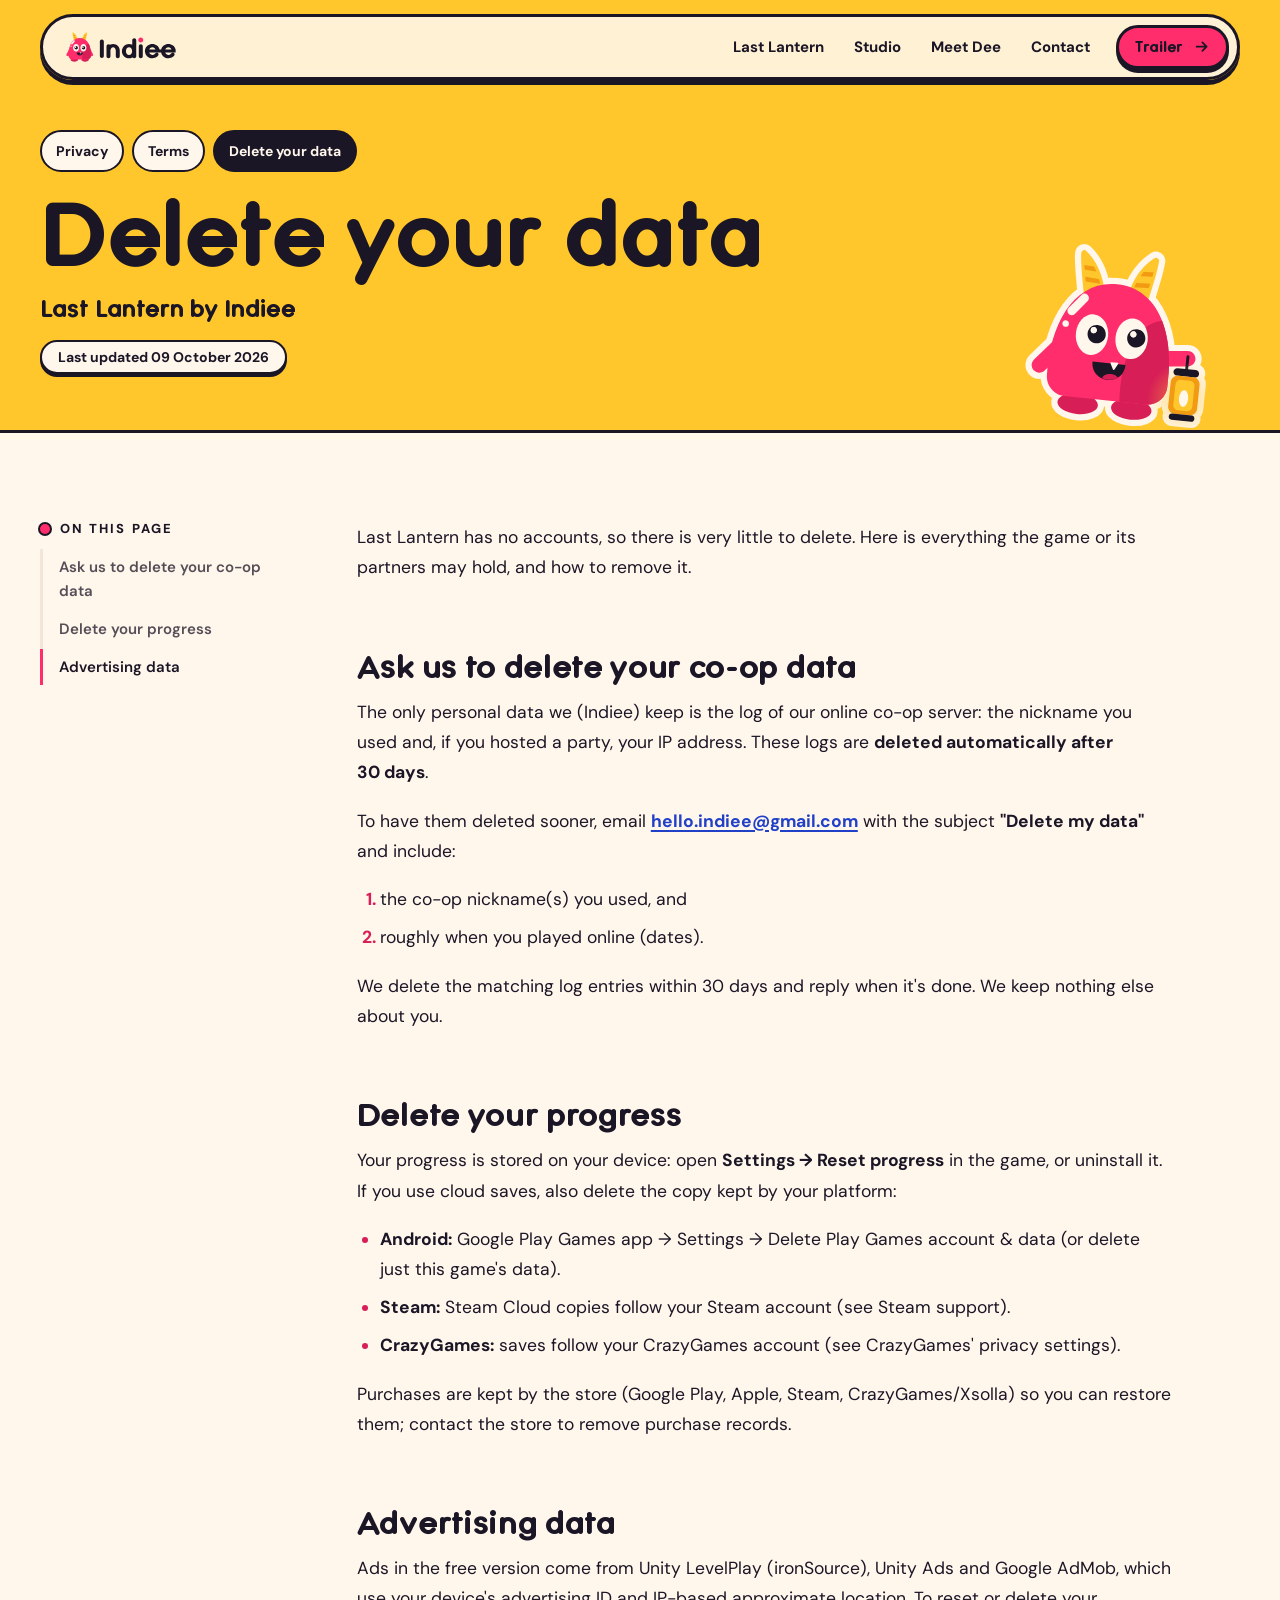
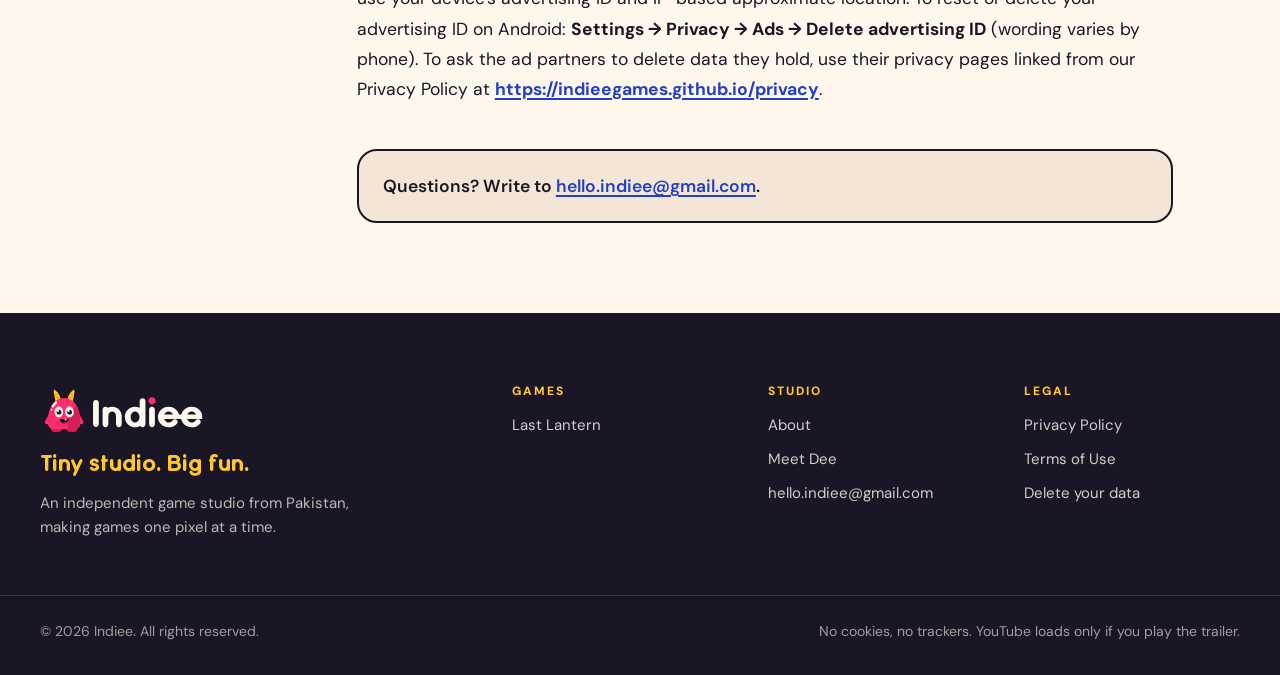
==== delete-data/index.html @ a88ca3c9 "Indiee website 2026-10-09" ====
<!doctype html>
<html lang="en" class="theme-legal">
<head>
<meta charset="utf-8">
<meta name="viewport" content="width=device-width, initial-scale=1, viewport-fit=cover">
<title>Delete your data · Indiee</title>
<meta name="description" content="Delete your data for Last Lantern and other games by Indiee.">
<link rel="canonical" href="https://indieegames.github.io/delete-data/">
<link rel="icon" href="/favicon.ico" sizes="48x48">
<link rel="icon" href="/favicon.svg" type="image/svg+xml">
<link rel="apple-touch-icon" href="/apple-touch-icon.png">
<link rel="manifest" href="/site.webmanifest">
<meta name="theme-color" content="#2F5BFF">
<meta property="og:type" content="website">
<meta property="og:site_name" content="Indiee">
<meta property="og:title" content="Delete your data · Indiee">
<meta property="og:description" content="Delete your data for Last Lantern and other games by Indiee.">
<meta property="og:url" content="https://indieegames.github.io/delete-data/">
<meta property="og:image" content="https://indieegames.github.io/og-image.png">
<meta property="og:image:width" content="1200">
<meta property="og:image:height" content="630">
<meta name="twitter:card" content="summary_large_image">
<link rel="preconnect" href="https://fonts.googleapis.com">
<link rel="preconnect" href="https://fonts.gstatic.com" crossorigin>
<link rel="stylesheet" href="https://fonts.googleapis.com/css2?family=DM+Sans:ital,opsz,wght@0,9..40,400..800;1,9..40,400..600&display=swap">
<link rel="preload" href="/fonts/IndieeSans-Bold.woff2" as="font" type="font/woff2" crossorigin>
<link rel="stylesheet" href="/css/site.css?v=ffd4f794">
<script>document.documentElement.classList.add("js")</script>

</head>
<body class="">
<a class="skip" href="#main">Skip to content</a>
<header class="nav" data-nav>
  <div class="nav__pill">
    <a class="nav__logo" href="/">
      <img class="on-light" src="/brand/indiee_horizontal_light.svg" alt="Indiee home" width="129" height="40">
      <img class="on-dark" src="/brand/indiee_horizontal_dark.svg" alt="Indiee home" width="129" height="40">
    </a>
    <nav class="nav__links" id="nav-links" aria-label="Main">
      <a href="/last-lantern/">Last Lantern</a>
      <a href="/#studio">Studio</a>
      <a href="/#dee">Meet Dee</a>
      <a href="/#contact">Contact</a>
    </nav>
    <a class="btn btn--pink btn--sm nav__cta" href="/last-lantern/#trailer">Trailer<svg class="i" viewBox="0 0 24 24" aria-hidden="true"><path d="M5 12h13M13 6l6 6-6 6"/></svg></a>
    <button class="nav__toggle" type="button" aria-expanded="false" aria-controls="nav-links" data-nav-toggle>
      <span class="sr">Menu</span><i></i><i></i>
    </button>
  </div>
</header>

<main id="main">
<section class="legal-hero">
  <div class="wrap legal-hero__inner">
    <div>
      <nav class="legal-tabs" aria-label="Legal pages"><a href="/privacy/">Privacy</a><a href="/terms/">Terms</a><a href="/delete-data/" aria-current=page>Delete your data</a></nav>
      <h1>Delete your data</h1>
      <p class="legal-hero__sub">Last Lantern by Indiee</p>
      <p class="chip chip--cream">Last updated 09 October 2026</p>
    </div>
    <img class="legal-hero__dee" src="/brand/dee/lantern.svg" alt="" width="1024" height="944">
  </div>
</section>
<section class="legal">
  <div class="wrap legal__grid">
    <aside class="legal__toc">
      <p class="kicker kicker--ink">On this page</p>
      <ol><li><a href="#ask-us-to-delete-your-co-op-data">Ask us to delete your co-op data</a></li><li><a href="#delete-your-progress">Delete your progress</a></li><li><a href="#advertising-data">Advertising data</a></li></ol>
    </aside>
    <article class="legal__body prose">
<p>Last Lantern has no accounts, so there is very little to delete. Here is everything the game or its partners may hold, and how to remove it.</p>
<h2 id="ask-us-to-delete-your-co-op-data">Ask us to delete your co-op data</h2>
<p>The only personal data we (Indiee) keep is the log of our online co-op server: the nickname you used and, if you hosted a party, your IP address. These logs are <strong>deleted automatically after 30 days</strong>.</p>
<p>To have them deleted sooner, email <strong><a href="mailto:hello.indiee@gmail.com">hello.indiee@gmail.com</a></strong> with the subject <strong>"Delete my data"</strong> and include:</p>
<ol><li>the co-op nickname(s) you used, and</li><li>roughly when you played online (dates).</li></ol>
<p>We delete the matching log entries within 30 days and reply when it's done. We keep nothing else about you.</p>
<h2 id="delete-your-progress">Delete your progress</h2>
<p>Your progress is stored on your device: open <strong>Settings → Reset progress</strong> in the game, or uninstall it. If you use cloud saves, also delete the copy kept by your platform:</p>
<ul><li><strong>Android:</strong> Google Play Games app → Settings → Delete Play Games account &amp; data (or delete just this game's data).</li><li><strong>Steam:</strong> Steam Cloud copies follow your Steam account (see Steam support).</li><li><strong>CrazyGames:</strong> saves follow your CrazyGames account (see CrazyGames' privacy settings).</li></ul>
<p>Purchases are kept by the store (Google Play, Apple, Steam, CrazyGames/Xsolla) so you can restore them; contact the store to remove purchase records.</p>
<h2 id="advertising-data">Advertising data</h2>
<p>Ads in the free version come from Unity LevelPlay (ironSource), Unity Ads and Google AdMob, which use your device's advertising ID and IP-based approximate location. To reset or delete your advertising ID on Android: <strong>Settings → Privacy → Ads → Delete advertising ID</strong> (wording varies by phone). To ask the ad partners to delete data they hold, use their privacy pages linked from our Privacy Policy at <strong><a href="https://indieegames.github.io/privacy" rel="noopener">https://indieegames.github.io/privacy</a></strong>.</p>
      <p class="legal__contact">Questions? Write to <a href="mailto:hello.indiee@gmail.com">hello.indiee@gmail.com</a>.</p>
    </article>
  </div>
</section>

</main>
<footer class="footer">
  <div class="wrap footer__grid">
    <div class="footer__brand">
      <img src="/brand/indiee_horizontal_dark.svg" alt="Indiee" width="174" height="54" loading="lazy">
      <p class="footer__tag">Tiny studio. Big fun.</p>
      <p class="footer__note">An independent game studio from Pakistan, making games one pixel at a time.</p>
    </div>
    <div class="footer__col">
      <h2>Games</h2>
      <a href="/last-lantern/">Last Lantern</a>
    </div>
    <div class="footer__col">
      <h2>Studio</h2>
      <a href="/#studio">About</a>
      <a href="/#dee">Meet Dee</a>
      <a href="mailto:hello.indiee@gmail.com">hello.indiee@gmail.com</a>
    </div>
    <div class="footer__col">
      <h2>Legal</h2>
      <a href="/privacy/">Privacy Policy</a>
      <a href="/terms/">Terms of Use</a>
      <a href="/delete-data/">Delete your data</a>
    </div>
  </div>
  <div class="wrap footer__base">
    <span>© 2026 Indiee. All rights reserved.</span>
    <span>No cookies, no trackers. YouTube loads only if you play the trailer.</span>
  </div>
</footer>

<script src="/js/site.js?v=ffd4f794" defer></script>
</body>
</html>
---- css/site.css ----
/* Indiee website. Brand tokens from Branding/Indiee/README.md; the Last Lantern page uses the game's night palette. */

@font-face { font-family: "Indiee Sans"; src: url(/fonts/IndieeSans-Bold.woff2) format("woff2"); font-weight: 700; font-display: swap; }
@font-face { font-family: "Indiee Sans"; src: url(/fonts/IndieeSans-Regular.woff2) format("woff2"); font-weight: 400; font-display: swap; }
@font-face { font-family: "Lantern Pixel"; src: url(/fonts/LanternPixel.ttf) format("truetype"); font-display: swap; }

:root {
  --pink: #FF2D6B; --pink-deep: #D81E57;
  --sun: #FFC72C; --sun-deep: #F29A12;
  --volt: #2F5BFF; --volt-deep: #2140C8; --volt-ray: #456CFF;
  --mint: #1FD8A4;
  --ink: #1B1626; --ink-soft: #2A2338;
  --cream: #FFF6EC; --cream-deep: #F3E6D6;
  /* Last Lantern night */
  --night: #0E0B16; --night-2: #151020; --night-3: #1E1830; --night-line: #31284A;
  --amber: #FFC14D; --ember: #FF8A3D; --parch: #F6EAD4; --muted: #B7ABC8;

  --display: "Indiee Sans", "DM Sans", ui-rounded, system-ui, sans-serif;
  --body: "DM Sans", "Nunito Sans", system-ui, -apple-system, "Segoe UI", sans-serif;
  --pixel: "Lantern Pixel", ui-monospace, "SFMono-Regular", Menlo, monospace;
  --gutter: clamp(16px, 4vw, 40px);
  --max: 1232px;
  --pop: cubic-bezier(.3, 1.6, .5, 1);
  --ease: cubic-bezier(.2, .8, .2, 1);
  color-scheme: light;
}

/* ---------------------------------------------------------------- base */
*, *::before, *::after { box-sizing: border-box; }
html { scroll-behavior: smooth; -webkit-text-size-adjust: 100%; }
body { margin: 0; background: var(--cream); color: var(--ink); font: 400 17px/1.6 var(--body); text-rendering: optimizeLegibility; -webkit-font-smoothing: antialiased; overflow-x: clip; }
img, svg, video { display: block; max-width: 100%; }
img { height: auto; }
a { color: inherit; }
button { font: inherit; color: inherit; }
::selection { background: var(--sun); color: var(--ink); }
:focus-visible { outline: 3px solid var(--volt); outline-offset: 3px; border-radius: 8px; }
h1, h2, h3 { font-family: var(--display); font-weight: 700; line-height: 1; margin: 0; text-wrap: balance; letter-spacing: -.01em; }
p { margin: 0; text-wrap: pretty; }
.wrap { width: 100%; max-width: calc(var(--max) + 2 * var(--gutter)); margin-inline: auto; padding-inline: var(--gutter); }
.sr { position: absolute !important; width: 1px; height: 1px; overflow: hidden; clip-path: inset(50%); white-space: nowrap; }
.skip { position: fixed; left: 16px; top: -60px; z-index: 100; background: var(--ink); color: var(--cream); padding: 10px 16px; border-radius: 12px; font-weight: 700; transition: top .2s; }
.skip:focus { top: 16px; }
.i { width: 1.15em; height: 1.15em; flex: none; fill: none; stroke: currentColor; stroke-width: 2.4; stroke-linecap: round; stroke-linejoin: round; }
.i--fill { fill: currentColor; stroke: none; }
.px { image-rendering: pixelated; }
.pixel { font-family: var(--pixel); font-size: 16px; line-height: 1.5; letter-spacing: .5px; text-transform: uppercase; -webkit-font-smoothing: none; }
.sprite-defs { position: absolute; }
.nw { white-space: nowrap; }

/* ---------------------------------------------------------------- type helpers */
.kicker { display: inline-flex; align-items: center; gap: 10px; font: 800 13px/1 var(--body); letter-spacing: .16em; text-transform: uppercase; }
.kicker::before { content: ""; width: 10px; height: 10px; border-radius: 50%; background: var(--pink); box-shadow: 0 0 0 2px var(--ink); }
.kicker--sun { color: var(--cream); }
.kicker--sun::before { background: var(--sun); }
.chip { display: inline-flex; align-items: center; gap: 8px; padding: 8px 16px; border-radius: 999px; border: 2.5px solid var(--ink); font: 700 14px/1 var(--body); }
.chip--cream { background: var(--cream); color: var(--ink); box-shadow: 0 3px 0 var(--ink); }

/* ---------------------------------------------------------------- buttons */
.btn { --bg: var(--cream); --fg: var(--ink); display: inline-flex; align-items: center; justify-content: center; gap: 10px; padding: 14px 24px; border-radius: 999px; border: 3px solid var(--ink); background: var(--bg); color: var(--fg); font: 700 17px/1 var(--display); text-decoration: none; cursor: pointer; box-shadow: 0 5px 0 var(--ink); transition: translate .15s var(--ease), box-shadow .15s var(--ease), background .2s; white-space: nowrap; }
.btn:hover { translate: 0 -2px; box-shadow: 0 7px 0 var(--ink); }
.btn:active { translate: 0 4px; box-shadow: 0 1px 0 var(--ink); }
.btn .i { transition: translate .2s var(--ease); }
.btn:hover .i { translate: 3px 0; }
.btn--pink { --bg: var(--pink); }
.btn--sun { --bg: var(--sun); }
.btn--cream { --bg: var(--cream); }
.btn--ink { --bg: var(--ink); --fg: var(--cream); }
.btn--ghost { --bg: rgb(255 246 236 / .08); --fg: var(--cream); border-color: rgb(255 246 236 / .55); box-shadow: none; backdrop-filter: blur(6px); }
.btn--ghost:hover { --bg: rgb(255 246 236 / .16); box-shadow: none; }
.btn--ghost:active { box-shadow: none; translate: 0 1px; }
.btn--sm { padding: 10px 16px; font-size: 15px; box-shadow: 0 4px 0 var(--ink); }
.btn--lg { padding: 18px 30px; font-size: 19px; }

/* ---------------------------------------------------------------- nav */
.nav { position: fixed; inset: calc(env(safe-area-inset-top, 0px) + 14px) 0 auto; z-index: 50; padding-inline: var(--gutter); pointer-events: none; transition: translate .4s var(--ease); }
.nav.is-hidden { translate: 0 calc(-100% - 30px); }
.nav__pill { position: relative; pointer-events: auto; max-width: var(--max); margin: 0 auto; display: flex; align-items: center; gap: 12px; padding: 8px 8px 8px 20px; border: 3px solid var(--ink); border-radius: 999px; background: rgb(255 246 236 / .9); backdrop-filter: blur(14px) saturate(1.4); -webkit-backdrop-filter: blur(14px) saturate(1.4); box-shadow: 0 5px 0 var(--ink); }
.nav__logo { display: block; margin-right: auto; border-radius: 10px; }
.nav__logo img { height: 36px; width: auto; }
.nav__logo .on-dark { display: none; }
.nav__links { display: flex; gap: 2px; }
.nav__links a { padding: 10px 14px; border-radius: 999px; font-weight: 700; font-size: 15px; text-decoration: none; transition: background .2s; }
.nav__links a:hover { background: var(--cream-deep); }
.nav__links a[aria-current] { background: var(--sun); box-shadow: inset 0 0 0 2px var(--ink); }
.nav__toggle { display: none; width: 48px; height: 48px; border-radius: 50%; border: 3px solid var(--ink); background: var(--sun); cursor: pointer; place-content: center; gap: 5px; }
.nav__toggle i { display: block; width: 18px; height: 3px; border-radius: 3px; background: var(--ink); transition: translate .25s, rotate .25s; }
.nav.is-open .nav__toggle i:first-of-type { translate: 0 4px; rotate: 45deg; }
.nav.is-open .nav__toggle i:last-of-type { translate: 0 -4px; rotate: -45deg; }

/* ---------------------------------------------------------------- home hero */
.hero { position: relative; overflow: hidden; background: var(--volt); color: var(--cream); padding: calc(env(safe-area-inset-top, 0px) + 140px) 0 150px; min-height: min(100svh, 940px); display: flex; align-items: center; isolation: isolate; --mx: 0; --my: 0; }
.hero__burst { position: absolute; left: 74%; top: 46%; z-index: -2; width: 240vmax; aspect-ratio: 1; translate: -50% -50%; background: repeating-conic-gradient(from 0deg, var(--volt) 0deg 7.5deg, var(--volt-ray) 7.5deg 15deg); -webkit-mask-image: radial-gradient(circle, #000 0 8%, transparent 46%); mask-image: radial-gradient(circle, #000 0 8%, transparent 46%); animation: spin 140s linear infinite; }
.hero__burst--soft { left: 78%; top: 50%; opacity: .7; }
.hero__confetti { position: absolute; inset: 0; z-index: -1; }
.cf { position: absolute; left: var(--x); top: var(--y); width: calc(56px * var(--z)); height: calc(56px * var(--z)); rotate: var(--r); translate: calc(var(--mx) * var(--z) * -28px) calc(var(--my) * var(--z) * -22px); animation: float 7s ease-in-out infinite var(--d); filter: drop-shadow(0 4px 0 rgb(27 22 38 / .35)); }
.hero__grid { display: grid; grid-template-columns: minmax(0, 1.15fr) minmax(0, .85fr); align-items: center; gap: 24px; }
.hero__copy { display: grid; justify-items: start; gap: 28px; }
.hero__title { font-size: clamp(3.4rem, 9.6vw, 9.4rem); line-height: .88; letter-spacing: -.02em; }
.hero__line { display: block; color: var(--cream); text-shadow: .045em .07em 0 var(--ink); white-space: nowrap; }
.hero__line--sun { color: var(--sun); }
.ch { display: inline-block; transition: rotate .25s var(--pop), translate .25s var(--pop); animation: pop .8s var(--pop) backwards; animation-delay: calc(var(--i) * 45ms + 120ms); }
.ch:hover { rotate: -8deg; translate: 0 -.06em; }
.hero__lede { max-width: 33em; font-size: clamp(17px, 1.5vw, 20px); color: rgb(255 246 236 / .92); }
.hero__lede a { color: var(--sun); font-weight: 700; text-decoration-thickness: 2px; text-underline-offset: 3px; }
.hero__actions { display: flex; flex-wrap: wrap; gap: 14px; }
.hero__dee { position: relative; justify-self: center; width: min(100%, 520px); }
.dee { display: block; width: 100%; padding: 0; border: 0; background: none; cursor: pointer; border-radius: 40%; animation: bob 4.5s ease-in-out infinite; }
.dee img { width: 100%; rotate: calc(var(--mx) * 7deg); translate: calc(var(--mx) * 14px) calc(var(--my) * 10px); transition: rotate .4s var(--ease), translate .4s var(--ease); filter: drop-shadow(0 18px 0 rgb(27 22 38 / .28)); }
.dee.is-pop img { animation: squash .5s var(--pop); }
.bubble { position: absolute; left: -2%; top: 4%; padding: 12px 20px; border: 3px solid var(--ink); border-radius: 22px; background: var(--cream); color: var(--ink); font: 700 clamp(16px, 1.6vw, 21px)/1.15 var(--display); box-shadow: 0 5px 0 var(--ink); rotate: -6deg; transform-origin: 80% 100%; }
.bubble::after { content: ""; position: absolute; right: 22px; bottom: -14px; width: 22px; height: 22px; background: var(--cream); border: solid var(--ink); border-width: 0 3px 3px 0; rotate: 45deg; skew: -8deg -8deg; }
.bubble.is-pop { animation: bubble .45s var(--pop); }

.ticker { position: absolute; left: -4%; right: -4%; bottom: 34px; rotate: -2deg; background: var(--ink); color: var(--cream); padding: 16px 0; overflow: hidden; box-shadow: 0 6px 0 rgb(27 22 38 / .3); }
.ticker__track { display: flex; align-items: center; gap: 28px; width: max-content; animation: marquee 38s linear infinite; font: 700 clamp(20px, 2.4vw, 30px)/1 var(--display); text-transform: uppercase; letter-spacing: .02em; }
.ticker__track svg { width: 26px; height: 26px; color: var(--sun); flex: none; }
.ticker__track span:nth-of-type(3n+2) { color: var(--pink); }

/* ---------------------------------------------------------------- sections */
.section { position: relative; padding-block: clamp(80px, 10vw, 140px); isolation: isolate; overflow: hidden; }
.section--cream { background: var(--cream); }
.section--blue { background: var(--volt); color: var(--cream); }
.section-head { display: grid; justify-items: start; gap: 18px; margin-bottom: clamp(36px, 5vw, 56px); }
.section-head h2 { font-size: clamp(2.8rem, 6.6vw, 5.8rem); line-height: .92; }
.section-head--split { grid-template-columns: minmax(0, 1fr) minmax(0, 1fr); align-items: end; gap: 32px 48px; }
.section-head__lede { font-size: clamp(17px, 1.5vw, 20px); max-width: 32em; }
.section--studio { padding-top: 40px; }

/* ---------------------------------------------------------------- game card (home) */
.gamecard { --lx: 72%; --ly: 42%; position: relative; isolation: isolate; overflow: hidden; display: grid; align-items: center; min-height: clamp(560px, 56vw, 690px); padding: clamp(28px, 5vw, 64px) clamp(24px, 5vw, 64px) 150px; border: 3px solid var(--ink); border-radius: 36px; background: var(--night); color: var(--parch); box-shadow: 12px 12px 0 var(--ink); }
.gamecard picture { position: absolute; inset: 0; z-index: -3; }
.gamecard__art { width: 100%; height: 100%; object-fit: cover; object-position: 62% 50%; scale: 1.03; }
.gamecard__dark { position: absolute; inset: 0; z-index: -2; background:
  radial-gradient(circle at var(--lx) var(--ly), rgb(10 8 18 / 0) 0, rgb(10 8 18 / .18) 130px, rgb(10 8 18 / .82) 380px),
  linear-gradient(90deg, rgb(10 8 18 / .92) 0%, rgb(10 8 18 / .6) 42%, rgb(10 8 18 / 0) 66%); }
.gamecard__glow { position: absolute; inset: 0; z-index: -1; pointer-events: none; mix-blend-mode: screen; background: radial-gradient(circle at var(--lx) var(--ly), rgb(255 196 100 / .34), rgb(255 140 50 / .1) 140px, transparent 300px); }
.gamecard__body { display: grid; justify-items: start; gap: 20px; max-width: 540px; }
.gamecard__logo { width: min(100%, 460px); filter: drop-shadow(0 0 28px rgb(255 170 60 / .35)); }
.gamecard__tags { color: var(--amber); }
.gamecard__tags b, .path__no b { color: var(--parch); font-weight: 400; }
.gamecard__pitch { font-size: clamp(17px, 1.4vw, 19px); color: rgb(246 234 212 / .9); }
.gamecard__actions { display: flex; flex-wrap: wrap; gap: 12px; }
.parade { position: absolute; left: 0; right: 0; bottom: 18px; height: 96px; pointer-events: none; container-type: inline-size; }
.parade .sprite { position: absolute; bottom: 0; left: 0; --s: 3; animation: frames .6s steps(6) infinite, walk 14s linear infinite; animation-delay: 0s, var(--d); filter: drop-shadow(0 0 10px rgb(255 190 90 / .35)); }

/* ---------------------------------------------------------------- stores (always on dark) */
.stores { display: flex; flex-wrap: wrap; gap: 10px; }
.store { position: relative; display: inline-flex; align-items: center; gap: 12px; padding: 10px 18px 10px 14px; border-radius: 16px; border: 2px solid rgb(246 234 212 / .28); background: rgb(246 234 212 / .07); color: var(--parch); text-decoration: none; transition: background .2s, border-color .2s, translate .2s; }
.store .i, .store svg { width: 26px; height: 26px; color: var(--amber); }
.store span { display: grid; font: 700 15px/1.2 var(--display); }
.store small { font: 600 11px/1.3 var(--body); letter-spacing: .1em; text-transform: uppercase; color: var(--muted); }
a.store:hover { background: rgb(246 234 212 / .14); border-color: var(--amber); translate: 0 -2px; }
.store em { position: absolute; top: -9px; right: -8px; padding: 3px 8px; border-radius: 999px; background: var(--pink); color: var(--ink); font: 800 10px/1.2 var(--body); font-style: normal; letter-spacing: .1em; text-transform: uppercase; border: 2px solid var(--night); }
.store.is-soon { opacity: .92; }
.stores--lg .store { padding: 14px 22px 14px 16px; }
.stores--lg .store span { font-size: 17px; }

/* ---------------------------------------------------------------- studio rules */
.rules { display: grid; grid-template-columns: repeat(3, minmax(0, 1fr)); gap: clamp(20px, 3vw, 32px); padding-top: 48px; }
.rule { position: relative; display: grid; align-content: start; justify-items: start; gap: 14px; padding: 92px 28px 32px; border: 3px solid var(--ink); border-radius: 28px; background: var(--c); color: var(--ink); box-shadow: 8px 8px 0 var(--ink); rotate: var(--rot, 0deg); transition: rotate .35s var(--pop), translate .35s var(--pop), box-shadow .35s var(--ease); }
.rule:hover { rotate: 0deg; translate: 0 -8px; box-shadow: 12px 16px 0 var(--ink); }
.rule--sun { --c: var(--sun); --rot: -1.6deg; }
.rule--mint { --c: var(--mint); --rot: 1.2deg; }
.rule--pink { --c: var(--pink); --rot: -.8deg; }
.rule__dee { position: absolute; top: -62px; right: 18px; width: clamp(120px, 12vw, 156px); rotate: 8deg; filter: drop-shadow(0 6px 0 rgb(27 22 38 / .22)); transition: rotate .45s var(--pop), translate .45s var(--pop), scale .45s var(--pop); }
.rule:hover .rule__dee { rotate: -5deg; translate: 0 -12px; scale: 1.06; }
.rule__no { padding: 4px 12px; border: 2.5px solid var(--ink); border-radius: 999px; background: var(--cream); font: 700 15px/1.2 var(--display); }
.rule h3 { font-size: clamp(26px, 2.4vw, 32px); }
.rule p { font-size: 16.5px; }

/* ---------------------------------------------------------------- Dee */
.dee-grid { display: grid; grid-template-columns: minmax(0, .9fr) minmax(0, 1.1fr); align-items: center; gap: clamp(32px, 6vw, 80px); }
.dee-copy { display: grid; justify-items: start; gap: 20px; }
.dee-copy h2 { font-size: clamp(2.8rem, 6.6vw, 5.8rem); line-height: .92; text-shadow: .04em .06em 0 var(--ink); }
.dee-copy p { font-size: clamp(17px, 1.5vw, 20px); max-width: 30em; }
.dee-copy__hint { display: inline-flex; align-items: center; gap: 10px; padding: 10px 16px; border-radius: 999px; background: rgb(27 22 38 / .28); font-size: 15px !important; font-weight: 600; }
.board { position: relative; aspect-ratio: 1 / .92; border: 3px solid var(--ink); border-radius: 36px; background: var(--cream) radial-gradient(circle, var(--cream-deep) 2px, transparent 2.5px) 0 0 / 22px 22px; box-shadow: 12px 12px 0 var(--ink); rotate: 1.2deg; touch-action: pan-y; }
.sticker { position: absolute; left: var(--x); top: var(--y); width: var(--w); rotate: var(--r); cursor: grab; touch-action: none; user-select: none; -webkit-user-select: none; -webkit-user-drag: none; filter: drop-shadow(0 6px 0 rgb(27 22 38 / .2)); transition: scale .2s var(--pop), filter .2s; }
.sticker:hover { scale: 1.05; }
.sticker.is-dragging { cursor: grabbing; scale: 1.12; z-index: 5; filter: drop-shadow(0 18px 14px rgb(27 22 38 / .3)); transition: scale .2s var(--pop); }

/* ---------------------------------------------------------------- contact */
.contact { position: relative; display: grid; justify-items: start; gap: 18px; padding: clamp(36px, 6vw, 80px); padding-right: clamp(36px, 30%, 380px); border: 3px solid var(--ink); border-radius: 40px; background: var(--pink); color: var(--ink); box-shadow: 12px 12px 0 var(--ink); }
.contact .kicker::before { background: var(--cream); }
.contact h2 { font-size: clamp(3.4rem, 9vw, 8rem); line-height: .9; }
.contact__lede { font-size: clamp(17px, 1.5vw, 20px); max-width: 30em; }
.contact__mail { display: flex; flex-wrap: wrap; align-items: center; gap: 14px 18px; margin-top: 10px; }
.contact__email { font: 700 clamp(24px, 3.6vw, 44px)/1.1 var(--display); text-decoration: underline; text-decoration-thickness: 4px; text-underline-offset: 8px; overflow-wrap: anywhere; }
.contact__dee { position: absolute; right: clamp(16px, 4vw, 56px); bottom: -10px; width: clamp(150px, 24%, 300px); rotate: 6deg; animation: bob 5s ease-in-out infinite; }

/* ---------------------------------------------------------------- footer */
.footer { background: var(--ink); color: var(--cream); padding-block: 72px 32px; }
.footer__grid { display: grid; grid-template-columns: minmax(0, 2fr) repeat(3, minmax(0, 1fr)); gap: 40px; }
.footer__brand { display: grid; justify-items: start; gap: 14px; }
.footer__brand img { height: 52px; width: auto; }
.footer__tag { font: 700 22px/1.2 var(--display); color: var(--sun); }
.footer__note { color: rgb(255 246 236 / .72); max-width: 24em; font-size: 15px; }
.footer__col { display: grid; align-content: start; gap: 10px; min-width: 0; }
.footer__col h2 { font: 800 12px/1 var(--body); letter-spacing: .16em; text-transform: uppercase; color: var(--sun); margin-bottom: 6px; }
.footer__col a { color: rgb(255 246 236 / .82); text-decoration: none; font-size: 15px; overflow-wrap: anywhere; }
.footer__col a:hover { color: var(--pink); }
.footer__base { display: flex; flex-wrap: wrap; justify-content: space-between; gap: 12px; margin-top: 56px; padding-top: 24px; border-top: 1px solid rgb(255 246 236 / .14); font-size: 14px; color: rgb(255 246 236 / .6); }

/* ---------------------------------------------------------------- modal */
.modal { width: min(1200px, 100vw - 32px); max-width: none; max-height: none; padding: 0; border: 0; background: none; overflow: visible; }
.modal::backdrop { background: rgb(8 6 14 / .86); backdrop-filter: blur(6px); }
.modal[open] { animation: modalIn .35s var(--ease); }
.modal__frame { border-radius: 18px; overflow: hidden; border: 2px solid rgb(255 193 77 / .35); background: #000; box-shadow: 0 0 120px rgb(255 160 60 / .25); }
.modal__frame img { width: 100%; aspect-ratio: 16 / 9; object-fit: contain; background: #000; }
.yt iframe, .player iframe { display: block; width: 100%; aspect-ratio: 16 / 9; border: 0; background: #000; }
.player iframe { position: absolute; inset: 0; height: 100%; }
.modal__close { position: absolute; top: -18px; right: -12px; display: grid; place-items: center; width: 48px; height: 48px; border-radius: 50%; border: 3px solid var(--ink); background: var(--sun); color: var(--ink); cursor: pointer; box-shadow: 0 4px 0 var(--ink); }

/* ---------------------------------------------------------------- reveal */
.js .reveal { opacity: 0; translate: 0 30px; transition: opacity .8s var(--ease), translate .8s var(--ease); transition-delay: var(--delay, 0s); }
.js .reveal.is-in { opacity: 1; translate: 0 0; }

/* ================================================================ Last Lantern (night) */
.theme-night { color-scheme: dark; }
.theme-night body { background: var(--night); color: var(--parch); }
.theme-night ::selection { background: var(--amber); color: var(--night); }
.theme-night :focus-visible { outline-color: var(--amber); }
.theme-night .nav__pill { background: rgb(21 16 32 / .78); border: 2px solid rgb(246 234 212 / .16); box-shadow: 0 10px 40px rgb(0 0 0 / .35); }
.theme-night .nav__logo .on-light { display: none; }
.theme-night .nav__logo .on-dark { display: block; }
.theme-night .nav__links a { color: var(--parch); }
.theme-night .nav__links a:hover { background: rgb(246 234 212 / .1); }
.theme-night .nav__links a[aria-current] { background: var(--amber); color: var(--night); box-shadow: none; }
.theme-night .nav__toggle { background: var(--amber); }
.theme-night .btn--sun { box-shadow: 0 5px 0 #8A5A12, 0 0 34px rgb(255 193 77 / .28); border-color: #3A2408; }
.theme-night .btn--sun:hover { box-shadow: 0 7px 0 #8A5A12, 0 0 48px rgb(255 193 77 / .4); }
.theme-night .btn--sun:active { box-shadow: 0 1px 0 #8A5A12; }
.theme-night .footer { background: #08060E; border-top: 1px solid var(--night-line); }

.ll-hero { position: relative; display: grid; place-items: center; min-height: max(100svh, 720px); padding: 130px 0 110px; overflow: hidden; isolation: isolate; text-align: center; }
.ll-hero picture { position: absolute; inset: 0; z-index: -3; }
.ll-hero__art { width: 100%; height: 100%; object-fit: cover; object-position: 50% 42%; filter: brightness(.74) saturate(1.1); animation: drift 40s ease-in-out infinite alternate; }
.ll-hero::before { content: ""; position: absolute; inset: 0; z-index: -2; background: radial-gradient(ellipse 70% 60% at 50% 45%, rgb(14 11 22 / .1), rgb(14 11 22 / .75) 75%), linear-gradient(180deg, rgb(14 11 22 / .5) 0%, transparent 25%, transparent 60%, var(--night) 100%); }
.ll-hero__embers { position: absolute; inset: 0; z-index: -1; width: 100%; height: 100%; pointer-events: none; }
.ll-hero__inner { display: grid; justify-items: center; gap: 22px; }
.ll-hero__logo img { width: min(820px, 90vw); animation: flicker 6s ease-in-out infinite; }
.ll-hero__tag { color: var(--amber); font-size: clamp(16px, 2vw, 24px); text-shadow: 0 0 18px rgb(255 160 60 / .5); min-height: 1.5em; }
.ll-hero__lede { max-width: 36em; font-size: clamp(17px, 1.6vw, 20px); color: rgb(246 234 212 / .9); text-shadow: 0 2px 12px rgb(0 0 0 / .6); }
.ll-hero__actions { display: flex; flex-wrap: wrap; justify-content: center; gap: 12px; margin-top: 6px; }
.ll-hero .stores { justify-content: center; }
.ll-hero__scroll { position: absolute; bottom: 26px; left: 50%; translate: -50% 0; display: grid; place-items: center; width: 44px; height: 44px; border-radius: 50%; border: 2px solid rgb(246 234 212 / .3); color: var(--parch); animation: nudge 2.4s ease-in-out infinite; }

.ll-section { position: relative; padding-block: clamp(72px, 9vw, 128px); }
.ll-section + .ll-section { border-top: 1px solid rgb(49 40 74 / .6); }
.ll-kicker { color: var(--amber); }
.ll-head { display: grid; justify-items: start; gap: 14px; margin-bottom: clamp(32px, 5vw, 56px); max-width: 760px; }
.ll-head h2, .ll-about h2, .ll-get h2 { font-size: clamp(2.4rem, 5.4vw, 4.6rem); line-height: .96; color: var(--parch); }
.ll-head p:not(.pixel) { color: var(--muted); font-size: 18px; }
.ll-head--row { display: flex; justify-content: space-between; align-items: end; max-width: none; gap: 20px; }
.ll-head--row > div:first-child { display: grid; gap: 14px; }
.glow { color: var(--amber); text-shadow: 0 0 30px rgb(255 160 60 / .55); }

.ll-about { display: grid; grid-template-columns: minmax(0, 1.2fr) minmax(0, .8fr); gap: clamp(32px, 6vw, 88px); align-items: center; }
.ll-about__copy { display: grid; gap: 22px; justify-items: start; }
.ll-about__copy p:not(.pixel) { font-size: clamp(17px, 1.5vw, 20px); color: rgb(246 234 212 / .86); max-width: 34em; }
.spec { margin: 0; display: grid; border: 2px solid var(--night-line); border-radius: 6px; background: var(--night-2); box-shadow: 0 0 0 4px var(--night), 0 0 0 6px var(--night-line); }
.spec div { display: grid; grid-template-columns: 112px minmax(0, 1fr); gap: 16px; padding: 16px 20px; align-items: baseline; }
.spec div + div { border-top: 1px dashed var(--night-line); }
.spec dt { font-family: var(--pixel); font-size: 16px; text-transform: uppercase; color: var(--amber); -webkit-font-smoothing: none; }
.spec dd { margin: 0; font-weight: 600; }
.dot { display: inline-block; width: 9px; height: 9px; margin-right: 8px; border-radius: 50%; background: var(--mint); box-shadow: 0 0 0 4px rgb(31 216 164 / .2); vertical-align: 1px; animation: pulse 2s ease-in-out infinite; }

.ll-section--trailer { padding-top: 0; border-top: 0 !important; }
.player { position: relative; aspect-ratio: 16 / 9; border-radius: 18px; overflow: hidden; border: 2px solid rgb(255 193 77 / .3); background: #000; box-shadow: 0 0 0 6px var(--night), 0 0 0 8px var(--night-line), 0 30px 120px rgb(255 150 50 / .16); }
.player__poster { width: 100%; height: 100%; object-fit: cover; }
.player__note { margin-top: 14px; text-align: center; font-size: 15px; }
.player__note a { display: inline-flex; align-items: center; gap: 6px; color: var(--muted); text-decoration: none; }
.player__note a:hover { color: var(--amber); }
.player__play { position: absolute; inset: 0; display: grid; place-content: center; justify-items: center; gap: 14px; border: 0; background: radial-gradient(circle, rgb(14 11 22 / .1), rgb(14 11 22 / .55)); color: var(--parch); cursor: pointer; }
.player__ring { display: grid; place-items: center; width: clamp(76px, 9vw, 112px); aspect-ratio: 1; border-radius: 50%; background: var(--amber); color: var(--night); box-shadow: 0 0 0 10px rgb(255 193 77 / .22), 0 0 60px rgb(255 160 60 / .6); transition: scale .3s var(--pop); }
.player__ring .i { width: 40%; height: 40%; translate: 6% 0; }
.player__play:hover .player__ring { scale: 1.08; }
.player__play small { color: rgb(246 234 212 / .75); font-size: 14px; }
.player.is-playing .player__play, .player.is-playing .player__poster { display: none; }

.loop { list-style: none; margin: 0; padding: 0; display: grid; grid-template-columns: repeat(4, minmax(0, 1fr)); gap: 20px; counter-reset: step; }
.loop li { position: relative; display: grid; align-content: start; gap: 12px; padding: 26px 22px 28px; border-radius: 18px; background: linear-gradient(180deg, var(--night-3), var(--night-2)); border: 2px solid var(--night-line); counter-increment: step; }
.loop li::before { content: "0" counter(step); position: absolute; top: 22px; right: 22px; font: 16px/1 var(--pixel); color: rgb(246 234 212 / .35); }
.loop img { width: 64px; height: 64px; filter: drop-shadow(0 0 14px rgb(255 180 80 / .35)); }
.loop h3 { font-size: 28px; color: var(--amber); }
.loop p { color: var(--muted); font-size: 16px; }

.heroes { display: grid; grid-template-columns: repeat(3, minmax(0, 1fr)); gap: 20px; }
.hero-card { display: grid; align-content: start; justify-items: start; gap: 8px; padding: 0 22px 24px; text-align: left; border: 2px solid var(--night-line); border-radius: 20px; background: linear-gradient(180deg, var(--night-3), var(--night-2) 60%); cursor: pointer; overflow: hidden; transition: translate .3s var(--ease), border-color .3s; }
.hero-card:hover { translate: 0 -4px; border-color: color-mix(in srgb, var(--accent) 60%, transparent); }
.hero-card__stage { position: relative; display: grid; place-items: end center; width: calc(100% + 44px); height: 200px; margin: 0 -22px 10px; background: radial-gradient(ellipse 46% 16% at 50% 88%, color-mix(in srgb, var(--accent) 45%, transparent), transparent), radial-gradient(circle at 50% 70%, color-mix(in srgb, var(--accent) 14%, transparent), transparent 62%); }
.hero-card__stage .sprite { --s: 5; grid-area: 1 / 1; margin-bottom: 8px; filter: drop-shadow(0 0 16px color-mix(in srgb, var(--accent) 40%, transparent)); transition: opacity .3s, scale .4s var(--pop); }
.hero-card .sprite--asc { opacity: 0; scale: .7; }
.hero-card[aria-pressed="true"] .sprite--asc { opacity: 1; scale: 1; }
.hero-card[aria-pressed="true"] .sprite--idle:not(.sprite--asc) { opacity: 0; scale: 1.2; }
.hero-card[aria-pressed="true"] .hero-card__stage { background: radial-gradient(ellipse 50% 18% at 50% 88%, color-mix(in srgb, var(--accent) 75%, transparent), transparent), radial-gradient(circle at 50% 66%, color-mix(in srgb, var(--accent) 30%, transparent), transparent 66%); }
.hero-card[aria-pressed="true"] .hero-card__stage::after { content: "Ascended"; position: absolute; top: 16px; left: 22px; padding: 4px 10px; border-radius: 6px; background: var(--accent); color: var(--night); font: 16px/1 var(--pixel); text-transform: uppercase; }
.hero-card__name { font: 700 32px/1 var(--display); color: var(--parch); }
.hero-card__title { color: var(--accent); font-size: 16px; }
/* The secret hero: a "?" and a riddle, nothing to press. */
.hero-card--secret { cursor: default; border-style: dashed; }
.hero-card--secret:hover { translate: none; }
.hero-card__mystery { font: 96px/1 var(--pixel); color: color-mix(in srgb, var(--accent) 80%, white); text-shadow: 0 0 24px var(--accent); margin-bottom: 40px; animation: mystery 3s ease-in-out infinite; }
@keyframes mystery { 50% { opacity: .55; translate: 0 -6px; } }
@media (prefers-reduced-motion: reduce) { .hero-card__mystery { animation: none; } }
.hero-card__desc { color: var(--muted); font-size: 15.5px; line-height: 1.55; }
.hero-card__weapon { display: inline-flex; align-items: center; gap: 10px; margin-top: 6px; padding: 6px 12px 6px 8px; border-radius: 10px; background: rgb(246 234 212 / .06); font-weight: 700; font-size: 14px; }
.hero-card__weapon img { width: 32px; height: 32px; }

.paths { display: grid; grid-template-columns: repeat(4, minmax(0, 1fr)); gap: 20px; }
.path { display: grid; align-content: start; gap: 10px; padding: 0 22px 26px; border-radius: 20px; overflow: hidden; border: 2px solid color-mix(in srgb, var(--glow) 22%, transparent); background: linear-gradient(180deg, color-mix(in srgb, var(--tint) 50%, var(--night)) 0%, var(--night-2) 58%); }
.path__stage { display: grid; place-items: end center; height: 240px; margin: 0 -22px 6px; background: radial-gradient(ellipse 50% 14% at 50% 90%, color-mix(in srgb, var(--glow) 40%, transparent), transparent), radial-gradient(circle at 50% 60%, color-mix(in srgb, var(--glow) 16%, transparent), transparent 60%); }
.path__stage .sprite { filter: drop-shadow(0 0 20px color-mix(in srgb, var(--glow) 45%, transparent)); margin-bottom: 4px; }
.path__no { color: var(--glow); font-size: 16px; }
.path h3 { font-size: 26px; color: var(--parch); }
.path p:last-child { color: var(--muted); font-size: 15.5px; }

.modes { display: grid; grid-template-columns: repeat(3, minmax(0, 1fr)); gap: 20px; }
.mode { display: grid; align-content: start; gap: 12px; padding: 26px 24px 28px; border-radius: 18px; background: var(--night-2); border: 2px solid var(--night-line); transition: border-color .3s, translate .3s var(--ease); }
.mode:hover { border-color: rgb(255 193 77 / .5); translate: 0 -3px; }
.mode--wide { background: linear-gradient(135deg, #2A1E0E, var(--night-2) 70%); border-color: rgb(255 193 77 / .45); }
.mode img { width: 48px; height: 48px; }
.mode h3 { font-size: 26px; color: var(--parch); }
.mode p { color: var(--muted); font-size: 16px; }

.ll-section--gallery { overflow: hidden; }
.gallery__nav { display: flex; gap: 10px; }
.round { display: grid; place-items: center; width: 52px; height: 52px; border-radius: 50%; border: 2px solid var(--night-line); background: var(--night-2); color: var(--parch); cursor: pointer; transition: border-color .2s, background .2s; }
.round:hover { border-color: var(--amber); background: var(--night-3); }
.gallery { display: flex; gap: 20px; overflow-x: auto; scroll-snap-type: x mandatory; overscroll-behavior-x: contain; padding: 6px max(var(--gutter), calc((100vw - var(--max)) / 2)) 24px; scroll-padding-inline: max(var(--gutter), calc((100vw - var(--max)) / 2)); scrollbar-width: thin; scrollbar-color: var(--night-line) transparent; }
.shot { flex: none; width: min(80vw, 760px); padding: 0; border: 2px solid var(--night-line); border-radius: 16px; overflow: hidden; background: #000; cursor: zoom-in; scroll-snap-align: start; transition: border-color .3s, translate .3s var(--ease); }
.shot:hover { border-color: var(--amber); translate: 0 -4px; }
.shot img { width: 100%; aspect-ratio: 16 / 9; object-fit: cover; }

.ll-section--get { text-align: center; background: radial-gradient(ellipse 60% 70% at 50% 100%, rgb(255 150 50 / .16), transparent 70%); }
.ll-get { display: grid; justify-items: center; gap: 18px; }
.ll-get > p:not(.pixel) { color: var(--muted); font-size: 18px; max-width: 34em; }
.ll-get .stores { justify-content: center; margin-top: 10px; }

/* sprites: sheets of square frames in a row */
.sprite { --s: 3; --fw: 32px; --f: 4; display: block; width: calc(var(--fw) * var(--s)); height: calc(var(--fw) * var(--s)); background: var(--sheet) 0 0 / calc(var(--fw) * var(--f) * var(--s)) 100% no-repeat; image-rendering: pixelated; animation: frames calc(var(--f) * .16s) steps(var(--f)) infinite; }
.sprite--run { --f: 6; }
.sprite--boss { --fw: 96px; --s: 2; --f: 4; animation-duration: .9s; }
.sprite--chest { --fw: 24px; --f: 2; --s: 4; --sheet: url(/games/last-lantern/sprites/chest_gold.png); animation: frames 2.4s steps(2) infinite; filter: drop-shadow(0 0 24px rgb(255 190 80 / .55)); }

/* ================================================================ legal */
.theme-legal .nav__pill { box-shadow: 0 5px 0 var(--ink); }
.legal-hero { background: var(--sun); border-bottom: 3px solid var(--ink); padding: calc(env(safe-area-inset-top, 0px) + 130px) 0 56px; overflow: hidden; }
.legal-hero__inner { display: grid; grid-template-columns: minmax(0, 1fr) auto; align-items: end; gap: 32px; }
.legal-hero__inner > div { display: grid; justify-items: start; gap: 16px; }
.legal-hero h1 { font-size: clamp(2.8rem, 7vw, 5.6rem); line-height: .92; }
.legal-hero__sub { font: 700 clamp(18px, 2vw, 24px)/1.2 var(--display); }
.legal-hero__dee { width: clamp(120px, 18vw, 220px); margin-bottom: -70px; rotate: 6deg; }
.legal-tabs { display: flex; flex-wrap: wrap; gap: 8px; margin-bottom: 8px; }
.legal-tabs a { padding: 8px 14px; border-radius: 999px; border: 2.5px solid var(--ink); background: var(--cream); font-weight: 700; font-size: 14px; text-decoration: none; }
.legal-tabs a:hover { background: var(--cream-deep); }
.legal-tabs a[aria-current] { background: var(--ink); color: var(--cream); }
.legal { padding-block: clamp(56px, 7vw, 96px); }
.legal__grid { display: grid; grid-template-columns: 240px minmax(0, 1fr); gap: clamp(32px, 6vw, 80px); align-items: start; }
.legal__toc { position: sticky; top: 110px; display: grid; gap: 14px; }
.kicker--ink::before { background: var(--pink); }
.legal__toc ol { list-style: none; margin: 0; padding: 0; display: grid; gap: 2px; border-left: 3px solid var(--cream-deep); }
.legal__toc a { display: block; padding: 6px 0 6px 16px; margin-left: -3px; border-left: 3px solid transparent; text-decoration: none; font-size: 15px; font-weight: 600; color: rgb(27 22 38 / .75); }
.legal__toc a:hover, .legal__toc a.is-active { border-color: var(--pink); color: var(--ink); }
.prose { max-width: 68ch; font-size: 17.5px; line-height: 1.72; }
.prose > * + * { margin-top: 1.05em; }
.prose h2 { margin-top: 2.1em; font-size: clamp(24px, 2.6vw, 32px); line-height: 1.1; scroll-margin-top: 110px; }
.prose h2:first-child { margin-top: 0; }
.prose h2 + * { margin-top: .7em; }
.prose ul, .prose ol { padding-left: 1.3em; }
.prose li + li { margin-top: .45em; }
.prose li::marker { color: var(--pink-deep); font-weight: 700; }
.prose a { color: var(--volt-deep); text-decoration-thickness: 1.5px; text-underline-offset: 3px; overflow-wrap: anywhere; }
.prose a:hover { color: var(--pink-deep); }
.prose code { padding: 2px 6px; border-radius: 6px; background: var(--cream-deep); font-size: .9em; }
.legal__contact { margin-top: 2.6em !important; padding: 20px 24px; border: 2.5px solid var(--ink); border-radius: 20px; background: var(--cream-deep); font-weight: 600; }

/* ================================================================ 404 */
.lost-page { min-height: 100svh; display: grid; place-items: center; padding: 140px 0 80px; text-align: center; background: radial-gradient(circle at 50% 38%, rgb(255 160 60 / .18), transparent 40%), var(--night); }
.lost-page__inner { display: grid; justify-items: center; gap: 18px; }
.lost-page__dee { width: min(260px, 60vw); animation: bob 4s ease-in-out infinite; filter: drop-shadow(0 0 50px rgb(255 170 60 / .35)); }
.lost-page h1 { font-size: clamp(2.2rem, 5.4vw, 4.4rem); max-width: 14em; color: var(--parch); }
.lost-page p:not(.pixel) { color: var(--muted); font-size: 18px; }
.lost-page__actions { display: flex; flex-wrap: wrap; justify-content: center; gap: 12px; margin-top: 10px; }

/* ================================================================ motion */
@keyframes spin { to { rotate: 360deg; } }
@keyframes float { 0%, 100% { margin-top: 0; } 50% { margin-top: -14px; } }
@keyframes bob { 0%, 100% { translate: 0 0; } 50% { translate: 0 -12px; } }
@keyframes pop { from { opacity: 0; translate: 0 .5em; scale: .4; } }
@keyframes squash { 30% { scale: 1.12 .86; } 60% { scale: .94 1.08; } }
@keyframes bubble { from { scale: .3; opacity: 0; } }
@keyframes marquee { to { translate: -50% 0; } }
@keyframes frames { to { background-position-x: calc(var(--fw) * var(--f) * var(--s) * -1); } }
@keyframes walk { from { translate: -120px 0; } to { translate: calc(100cqw + 40px) 0; } }
@keyframes drift { from { scale: 1.02; translate: -1% 0; } to { scale: 1.1; translate: 1% -1%; } }
@keyframes flicker { 0%, 100% { filter: drop-shadow(0 0 34px rgb(255 170 60 / .45)); } 45% { filter: drop-shadow(0 0 54px rgb(255 170 60 / .65)); } 55% { filter: drop-shadow(0 0 26px rgb(255 170 60 / .35)); } }
@keyframes nudge { 0%, 100% { translate: -50% 0; } 50% { translate: -50% 8px; } }
@keyframes pulse { 50% { box-shadow: 0 0 0 7px rgb(31 216 164 / .08); } }
@keyframes modalIn { from { opacity: 0; scale: .96; } }

@media (prefers-reduced-motion: reduce) {
  *, *::before, *::after { animation-duration: .001ms !important; animation-iteration-count: 1 !important; transition-duration: .001ms !important; }
  html { scroll-behavior: auto; }
  .js .reveal { opacity: 1; translate: none; }
  .parade { display: none; }
}

/* ================================================================ responsive */
@media (max-width: 1080px) {
  .paths { grid-template-columns: repeat(2, minmax(0, 1fr)); }
  .loop { grid-template-columns: repeat(2, minmax(0, 1fr)); }
  .heroes, .modes { grid-template-columns: repeat(2, minmax(0, 1fr)); }
}
@media (max-width: 900px) {
  .nav__toggle { display: grid; }
  .nav__links { position: absolute; top: calc(100% + 12px); left: 0; right: 0; display: none; flex-direction: column; gap: 4px; padding: 10px; border: 3px solid var(--ink); border-radius: 26px; background: var(--cream); box-shadow: 0 6px 0 var(--ink); }
  .nav.is-open .nav__links { display: flex; }
  .nav__links a { padding: 14px 18px; font-size: 18px; }
  .theme-night .nav__links { background: var(--night-2); border: 2px solid var(--night-line); box-shadow: 0 20px 50px rgb(0 0 0 / .5); }
  .hero { padding-top: calc(env(safe-area-inset-top, 0px) + 120px); }
  .hero__grid { grid-template-columns: minmax(0, 1fr); gap: 8px; }
  .hero__dee { width: min(74%, 380px); order: -1; justify-self: end; margin: -20px 0 -10px; }
  .bubble { left: -26%; top: 14%; }
  .section-head--split { grid-template-columns: minmax(0, 1fr); }
  .rules { grid-template-columns: minmax(0, 1fr); gap: 80px; padding-top: 70px; }
  .dee-grid { grid-template-columns: minmax(0, 1fr); }
  .contact { padding-right: clamp(28px, 6vw, 80px); padding-bottom: 210px; }
  .contact__dee { width: 170px; }
  .footer__grid { grid-template-columns: repeat(3, minmax(0, 1fr)); }
  .footer__brand { grid-column: 1 / -1; }
  .ll-about { grid-template-columns: minmax(0, 1fr); }
  .legal__grid { grid-template-columns: minmax(0, 1fr); }
  .legal__toc { position: static; }
  .gamecard { align-items: end; padding-top: 220px; }
  .gamecard__dark { background: radial-gradient(circle at var(--lx) var(--ly), rgb(10 8 18 / 0) 0, rgb(10 8 18 / .2) 110px, rgb(10 8 18 / .7) 300px), linear-gradient(180deg, rgb(10 8 18 / 0) 0%, rgb(10 8 18 / .7) 34%, rgb(10 8 18 / .94) 62%); }
  .gamecard__art { object-position: 50% 64%; height: 56%; }
}
@media (max-width: 620px) {
  body { font-size: 16px; }
  .nav__cta { display: none; }
  .nav__logo img { height: 32px; }
  .hero__actions .btn { flex: 1 1 auto; }
  .ticker { bottom: 26px; padding: 12px 0; }
  .heroes, .modes, .loop, .paths { grid-template-columns: minmax(0, 1fr); }
  .gamecard { box-shadow: 7px 7px 0 var(--ink); border-radius: 28px; }
  .parade .sprite { --s: 2; animation-duration: .6s, 6.5s; }
  .hero__dee { width: 58%; margin: -6px 0 -34px; }
  .bubble { left: -46%; top: 22%; }
  .cf:nth-child(1), .cf:nth-child(6), .cf:nth-child(9) { display: none; }
  .parade { height: 64px; }
  .board { aspect-ratio: 1 / 1.05; }
  .contact { box-shadow: 7px 7px 0 var(--ink); border-radius: 30px; }
  .footer__grid { grid-template-columns: minmax(0, 1fr) minmax(0, 1fr); }
  .legal-hero__inner { grid-template-columns: minmax(0, 1fr); }
  .legal-hero__dee { display: none; }
  .ll-head--row { flex-direction: column; align-items: start; }
  .spec div { grid-template-columns: minmax(0, 1fr); gap: 4px; }
  .store { flex: 1 1 100%; }
}
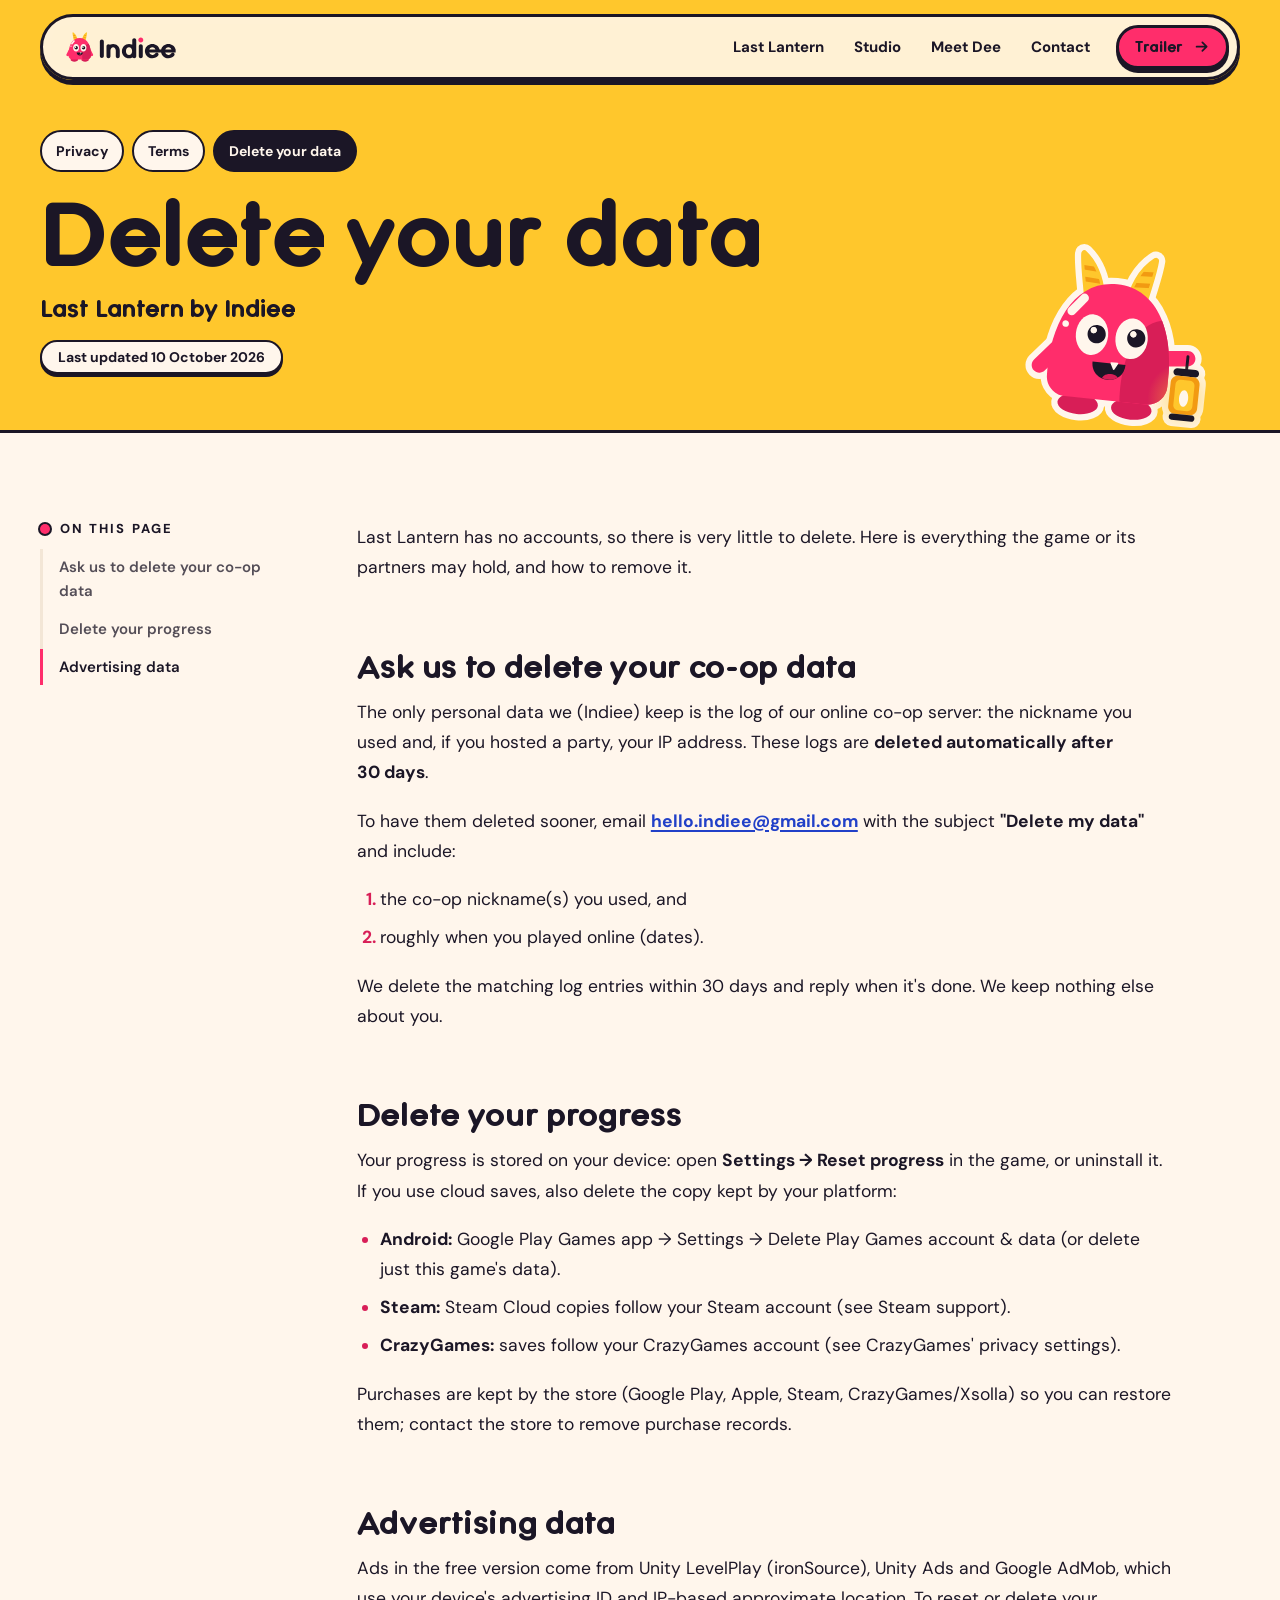
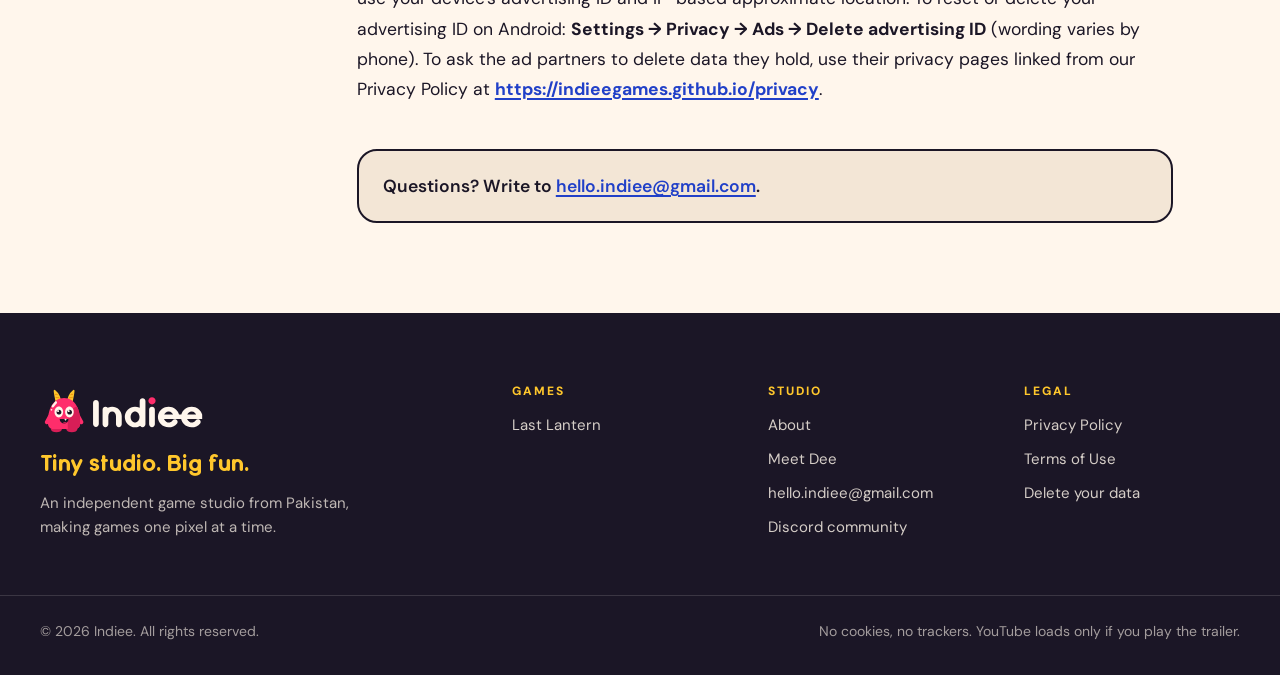
==== commit a65312d4: "Indiee website 2026-10-10" ====
--- a/delete-data/index.html
+++ b/delete-data/index.html
@@ -24,7 +24,7 @@
 <link rel="preconnect" href="https://fonts.gstatic.com" crossorigin>
 <link rel="stylesheet" href="https://fonts.googleapis.com/css2?family=DM+Sans:ital,opsz,wght@0,9..40,400..800;1,9..40,400..600&display=swap">
 <link rel="preload" href="/fonts/IndieeSans-Bold.woff2" as="font" type="font/woff2" crossorigin>
-<link rel="stylesheet" href="/css/site.css?v=ffd4f794">
+<link rel="stylesheet" href="/css/site.css?v=eae4f78f">
 <script>document.documentElement.classList.add("js")</script>
 
 </head>
@@ -56,7 +56,7 @@
       <nav class="legal-tabs" aria-label="Legal pages"><a href="/privacy/">Privacy</a><a href="/terms/">Terms</a><a href="/delete-data/" aria-current=page>Delete your data</a></nav>
       <h1>Delete your data</h1>
       <p class="legal-hero__sub">Last Lantern by Indiee</p>
-      <p class="chip chip--cream">Last updated 09 October 2026</p>
+      <p class="chip chip--cream">Last updated 10 October 2026</p>
     </div>
     <img class="legal-hero__dee" src="/brand/dee/lantern.svg" alt="" width="1024" height="944">
   </div>
@@ -102,6 +102,7 @@
       <a href="/#studio">About</a>
       <a href="/#dee">Meet Dee</a>
       <a href="mailto:hello.indiee@gmail.com">hello.indiee@gmail.com</a>
+      <a href="https://discord.gg/c2YPhdbGT4" rel="noopener">Discord community</a>
     </div>
     <div class="footer__col">
       <h2>Legal</h2>
@@ -116,6 +117,6 @@
   </div>
 </footer>
 
-<script src="/js/site.js?v=ffd4f794" defer></script>
+<script src="/js/site.js?v=eae4f78f" defer></script>
 </body>
 </html>
--- a/css/site.css
+++ b/css/site.css
@@ -336,6 +336,8 @@
 .ll-section--get { text-align: center; background: radial-gradient(ellipse 60% 70% at 50% 100%, rgb(255 150 50 / .16), transparent 70%); }
 .ll-get { display: grid; justify-items: center; gap: 18px; }
 .ll-get > p:not(.pixel) { color: var(--muted); font-size: 18px; max-width: 34em; }
+.ll-get > p.ll-community { font-size: 16px; }
+.ll-community a { color: var(--parch); text-decoration: underline; text-underline-offset: 3px; }
 .ll-get .stores { justify-content: center; margin-top: 10px; }
 
 /* sprites: sheets of square frames in a row */
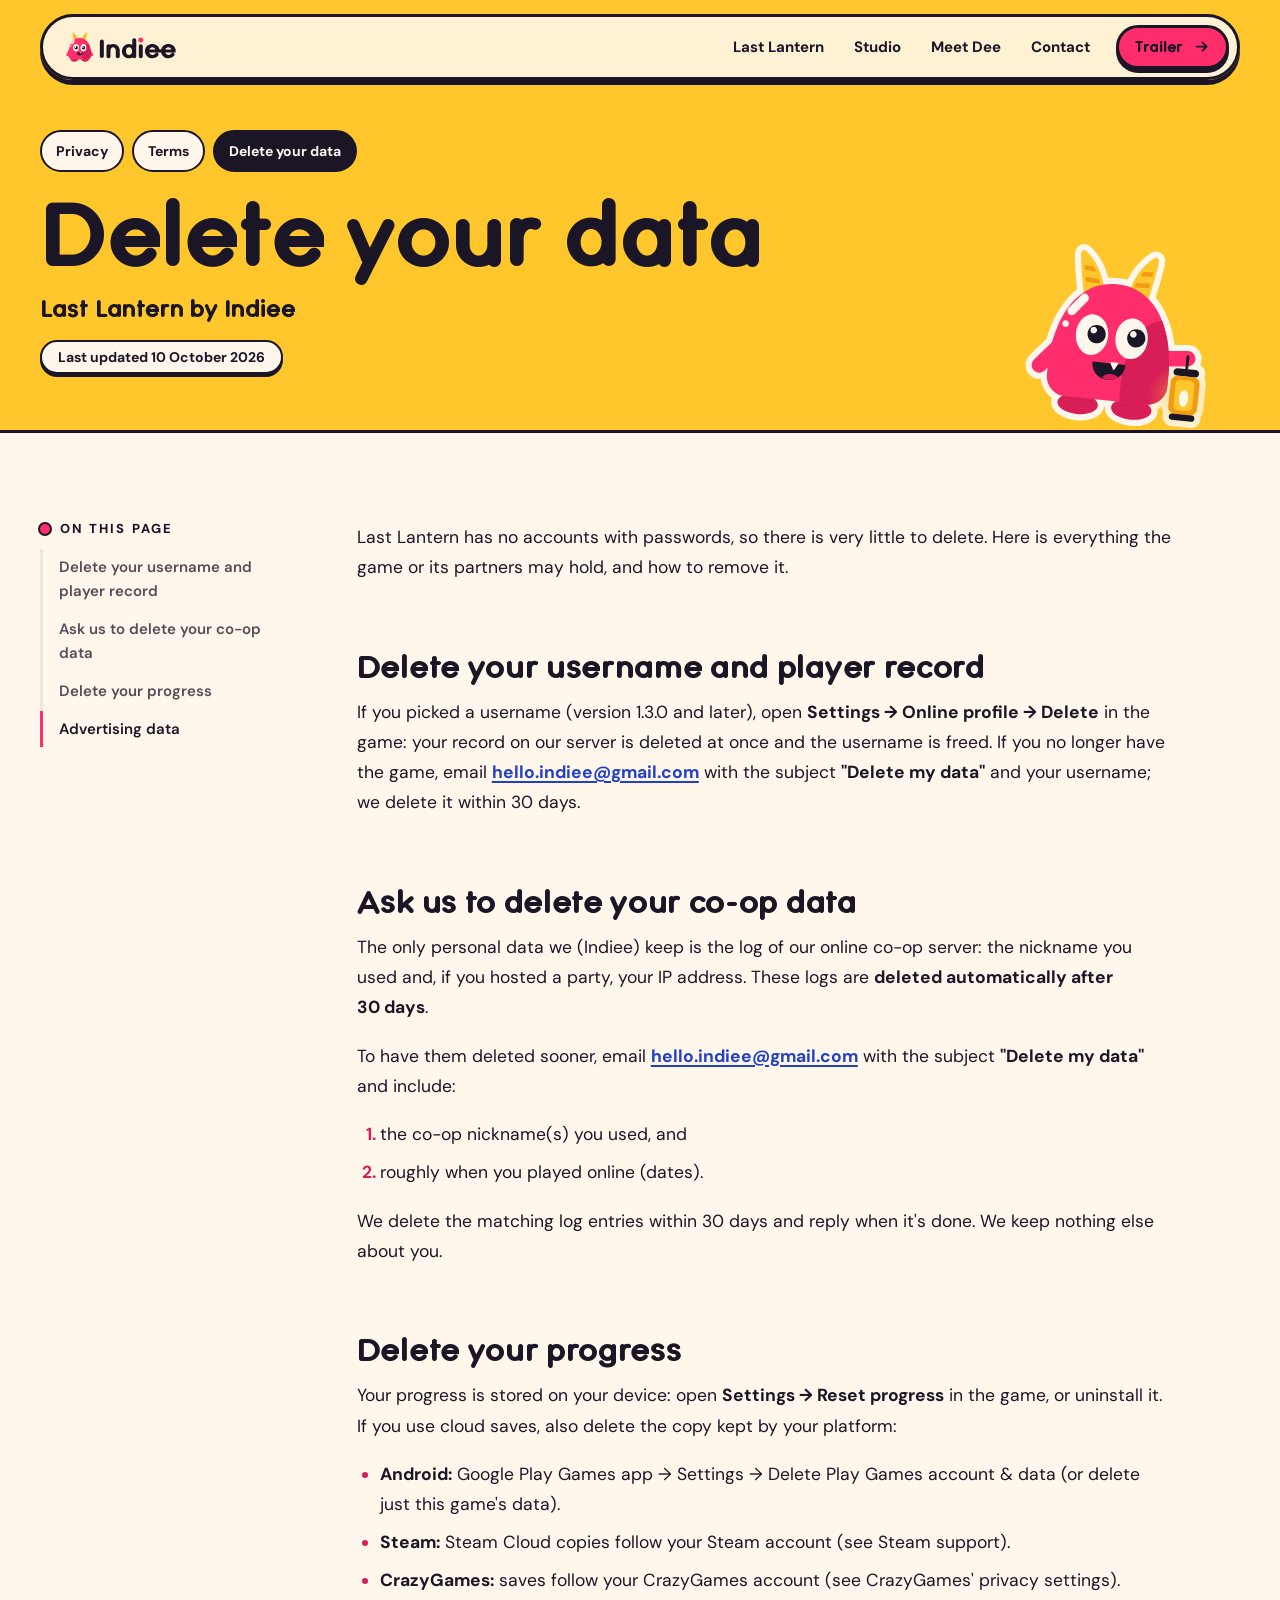
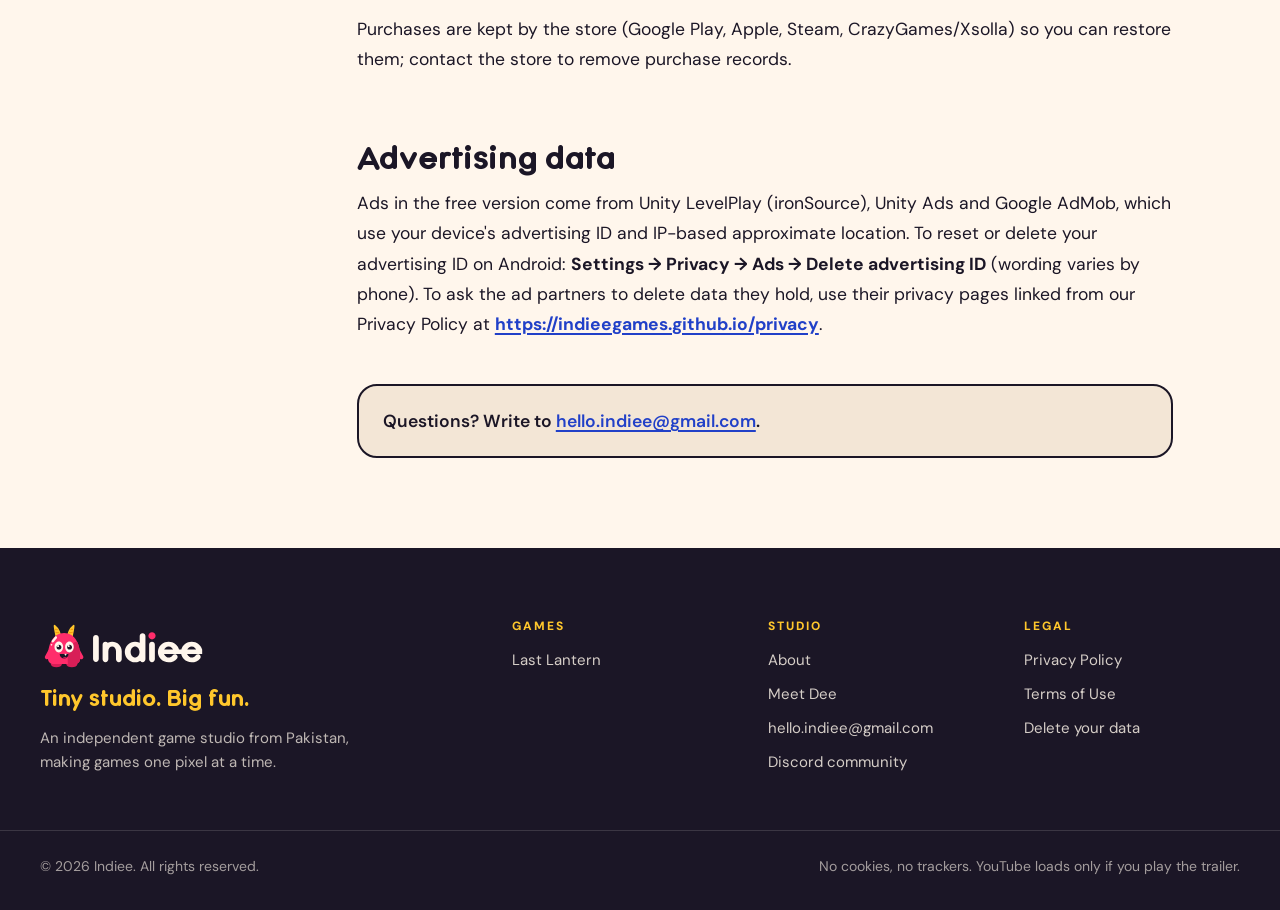
==== commit caca7814: "Indiee website 2026-10-11" ====
--- a/delete-data/index.html
+++ b/delete-data/index.html
@@ -65,10 +65,12 @@
   <div class="wrap legal__grid">
     <aside class="legal__toc">
       <p class="kicker kicker--ink">On this page</p>
-      <ol><li><a href="#ask-us-to-delete-your-co-op-data">Ask us to delete your co-op data</a></li><li><a href="#delete-your-progress">Delete your progress</a></li><li><a href="#advertising-data">Advertising data</a></li></ol>
+      <ol><li><a href="#delete-your-username-and-player-record">Delete your username and player record</a></li><li><a href="#ask-us-to-delete-your-co-op-data">Ask us to delete your co-op data</a></li><li><a href="#delete-your-progress">Delete your progress</a></li><li><a href="#advertising-data">Advertising data</a></li></ol>
     </aside>
     <article class="legal__body prose">
-<p>Last Lantern has no accounts, so there is very little to delete. Here is everything the game or its partners may hold, and how to remove it.</p>
+<p>Last Lantern has no accounts with passwords, so there is very little to delete. Here is everything the game or its partners may hold, and how to remove it.</p>
+<h2 id="delete-your-username-and-player-record">Delete your username and player record</h2>
+<p>If you picked a username (version 1.3.0 and later), open <strong>Settings → Online profile → Delete</strong> in the game: your record on our server is deleted at once and the username is freed. If you no longer have the game, email <strong><a href="mailto:hello.indiee@gmail.com">hello.indiee@gmail.com</a></strong> with the subject <strong>"Delete my data"</strong> and your username; we delete it within 30 days.</p>
 <h2 id="ask-us-to-delete-your-co-op-data">Ask us to delete your co-op data</h2>
 <p>The only personal data we (Indiee) keep is the log of our online co-op server: the nickname you used and, if you hosted a party, your IP address. These logs are <strong>deleted automatically after 30 days</strong>.</p>
 <p>To have them deleted sooner, email <strong><a href="mailto:hello.indiee@gmail.com">hello.indiee@gmail.com</a></strong> with the subject <strong>"Delete my data"</strong> and include:</p>
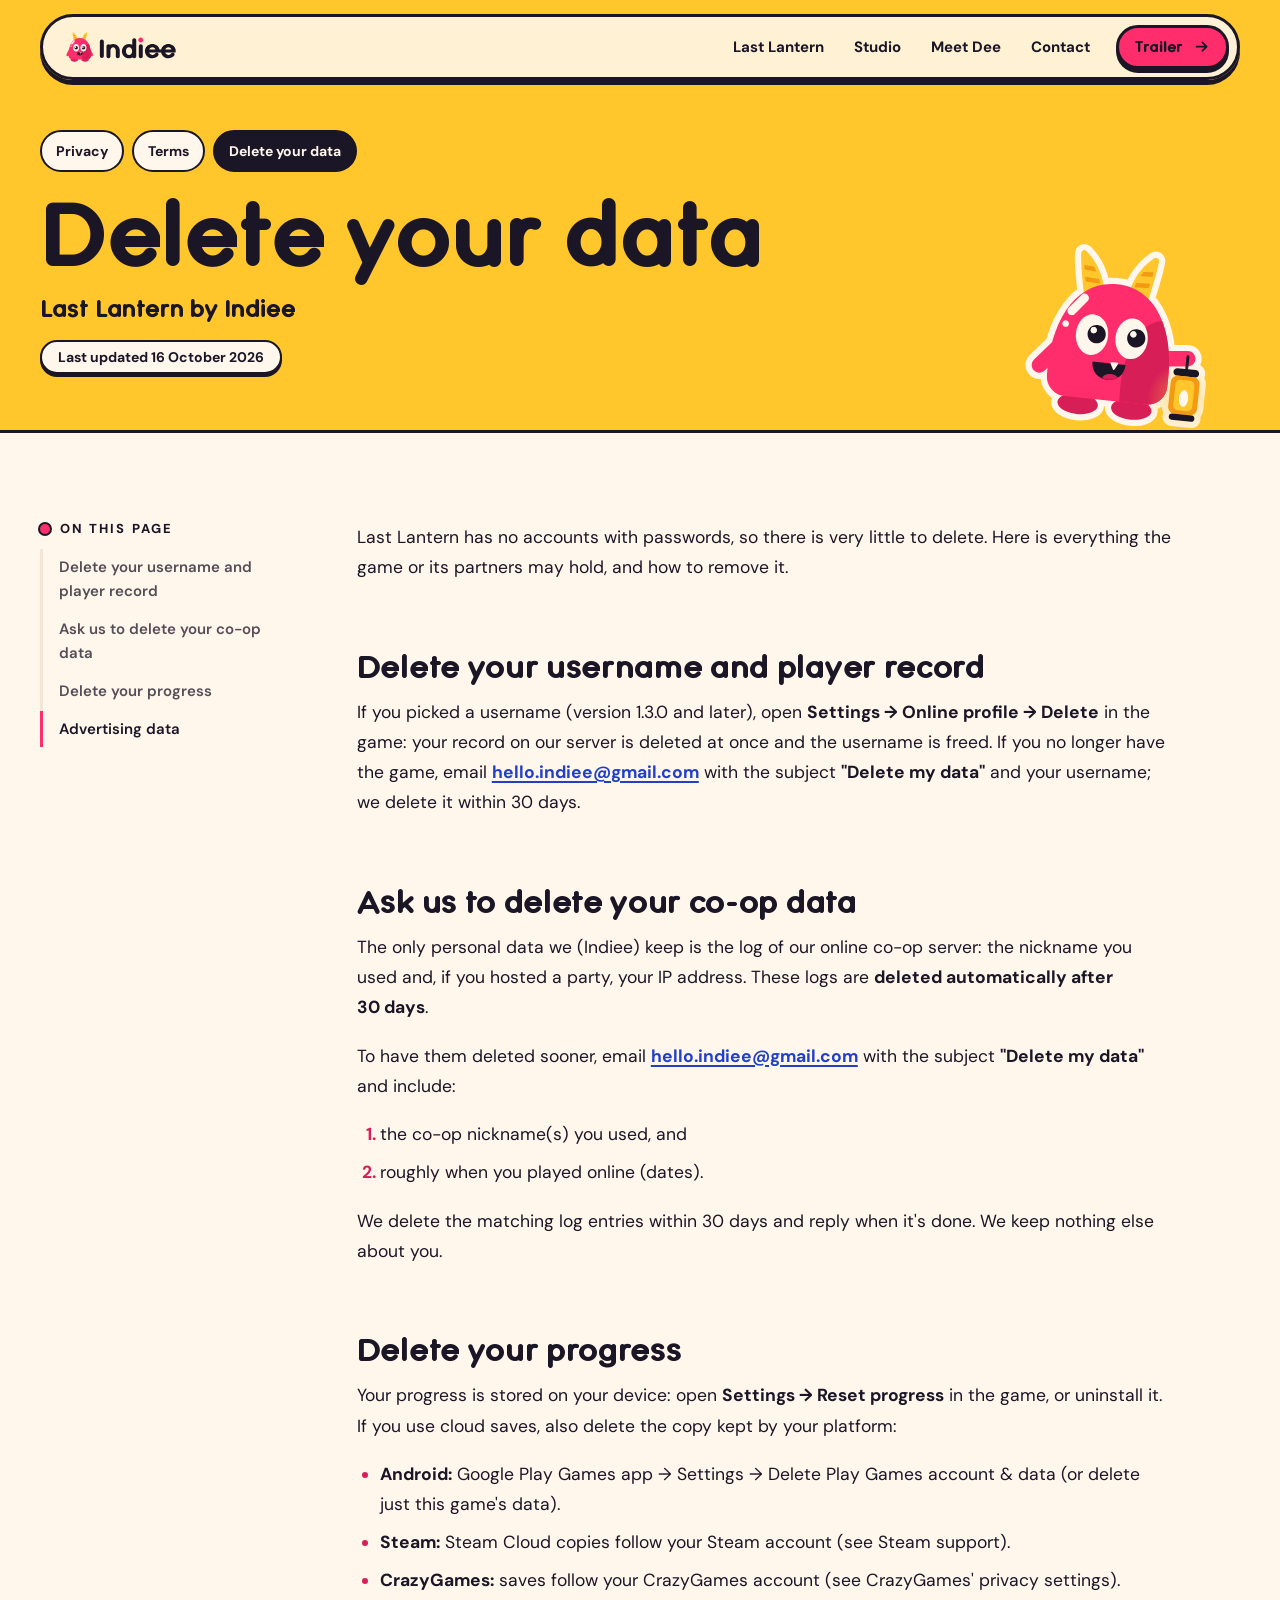
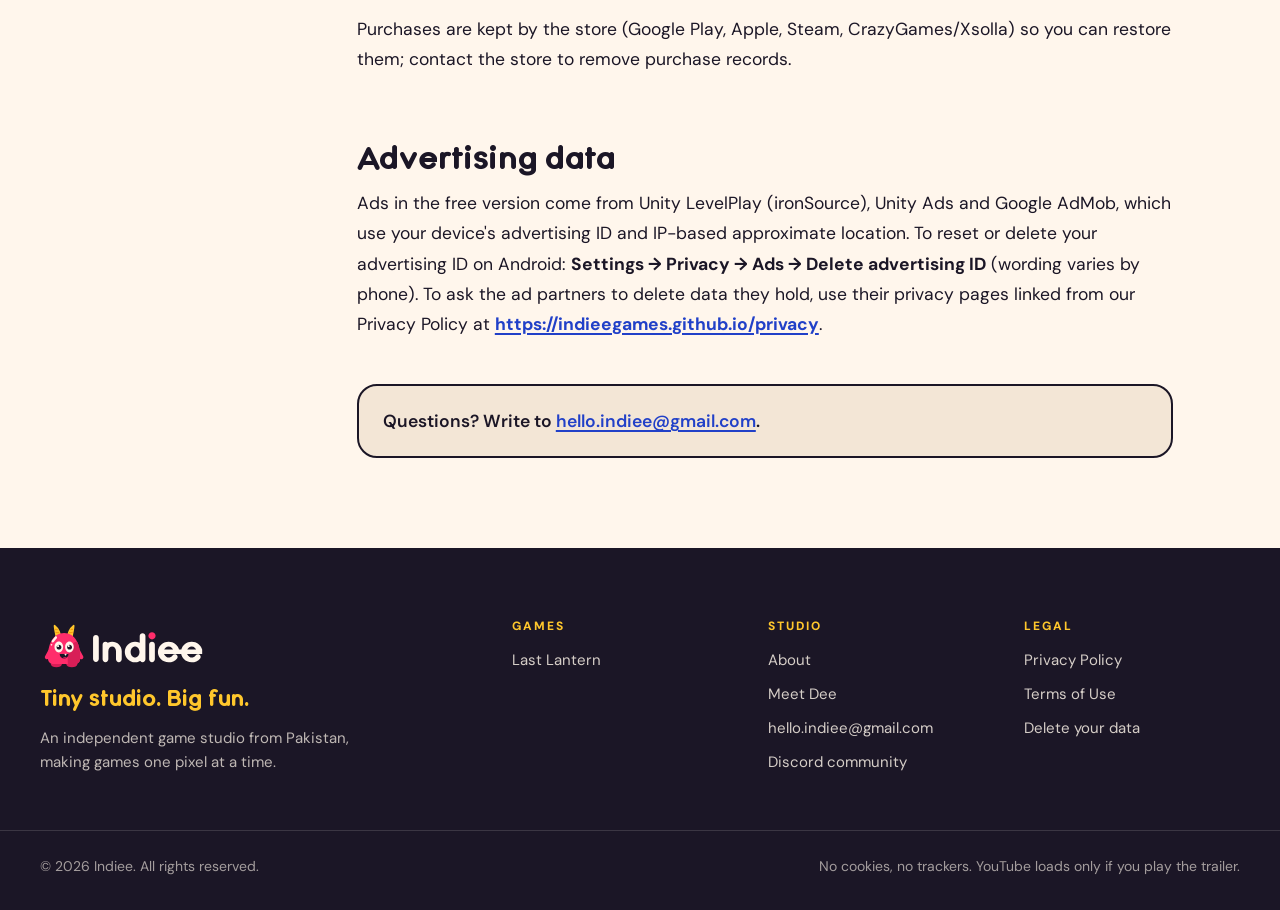
==== commit 52a8887d: "Indiee website 2026-10-16" ====
--- a/delete-data/index.html
+++ b/delete-data/index.html
@@ -56,7 +56,7 @@
       <nav class="legal-tabs" aria-label="Legal pages"><a href="/privacy/">Privacy</a><a href="/terms/">Terms</a><a href="/delete-data/" aria-current=page>Delete your data</a></nav>
       <h1>Delete your data</h1>
       <p class="legal-hero__sub">Last Lantern by Indiee</p>
-      <p class="chip chip--cream">Last updated 10 October 2026</p>
+      <p class="chip chip--cream">Last updated 16 October 2026</p>
     </div>
     <img class="legal-hero__dee" src="/brand/dee/lantern.svg" alt="" width="1024" height="944">
   </div>
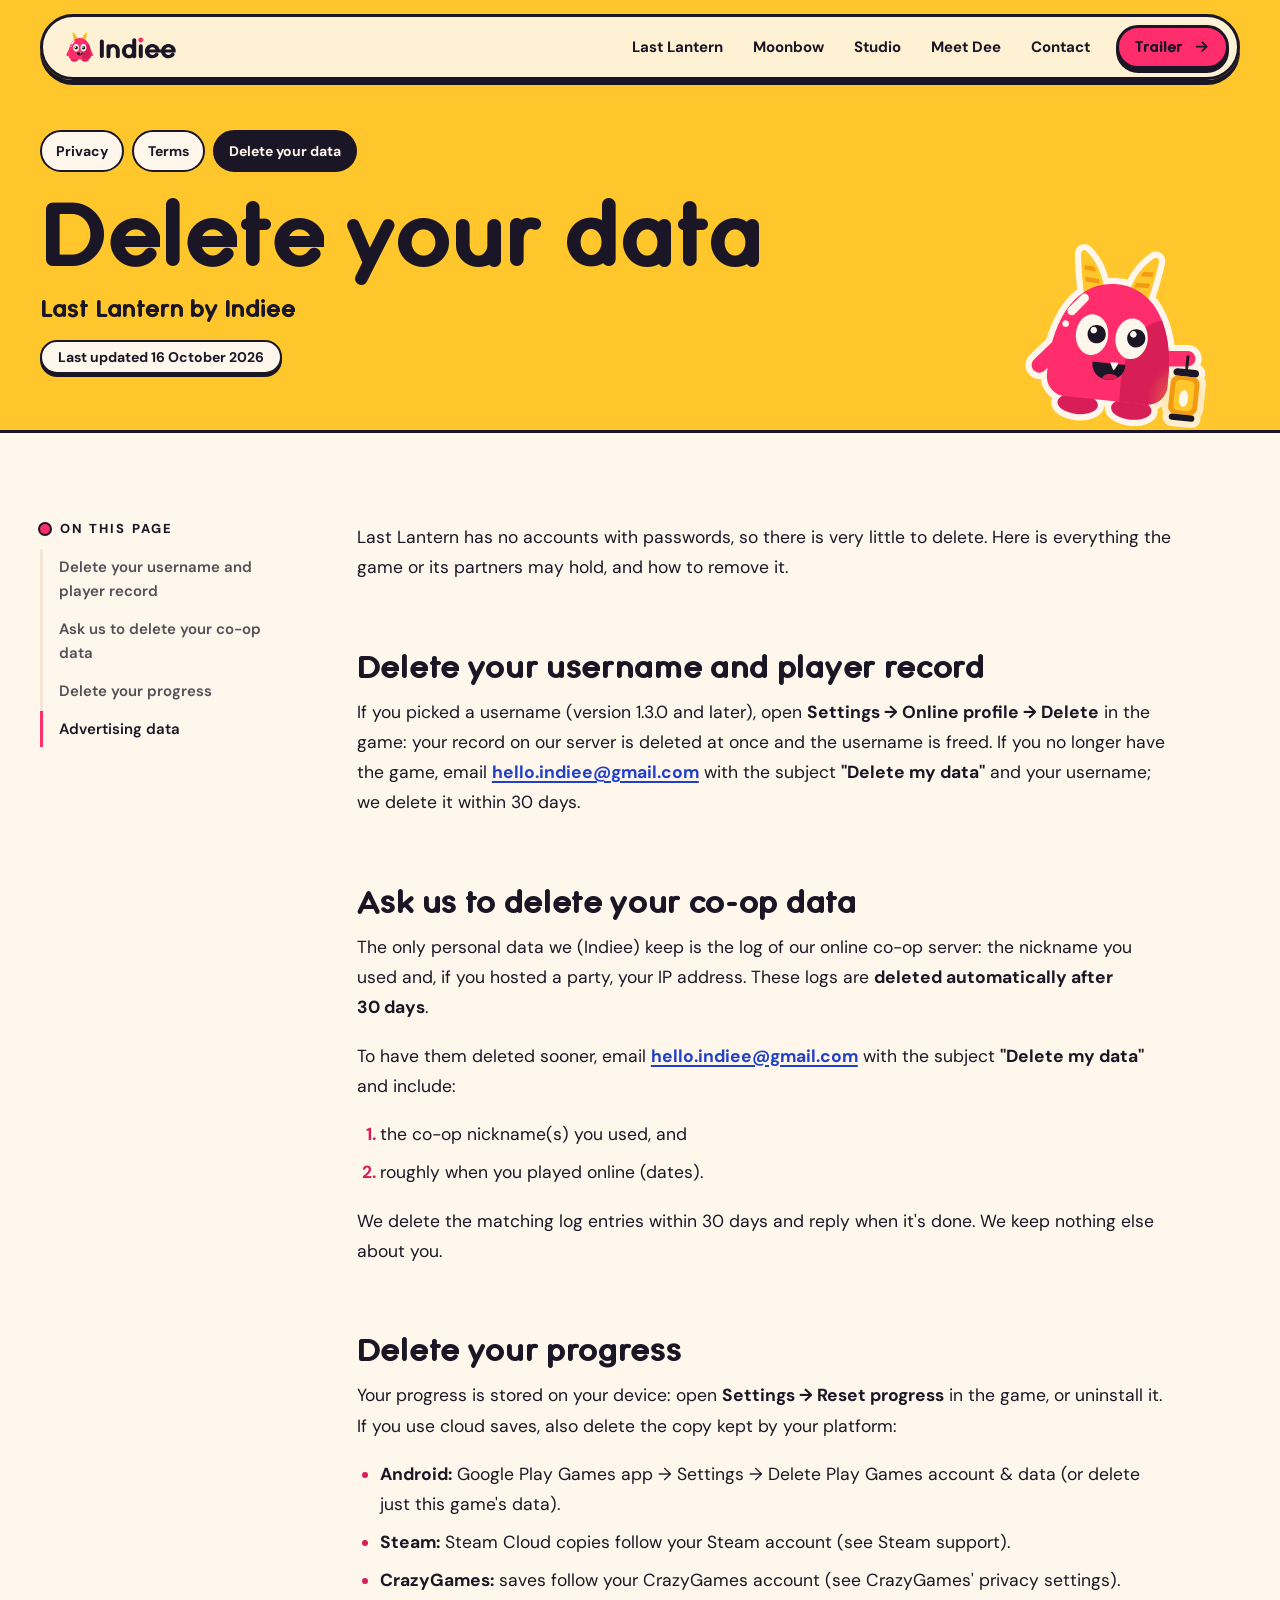
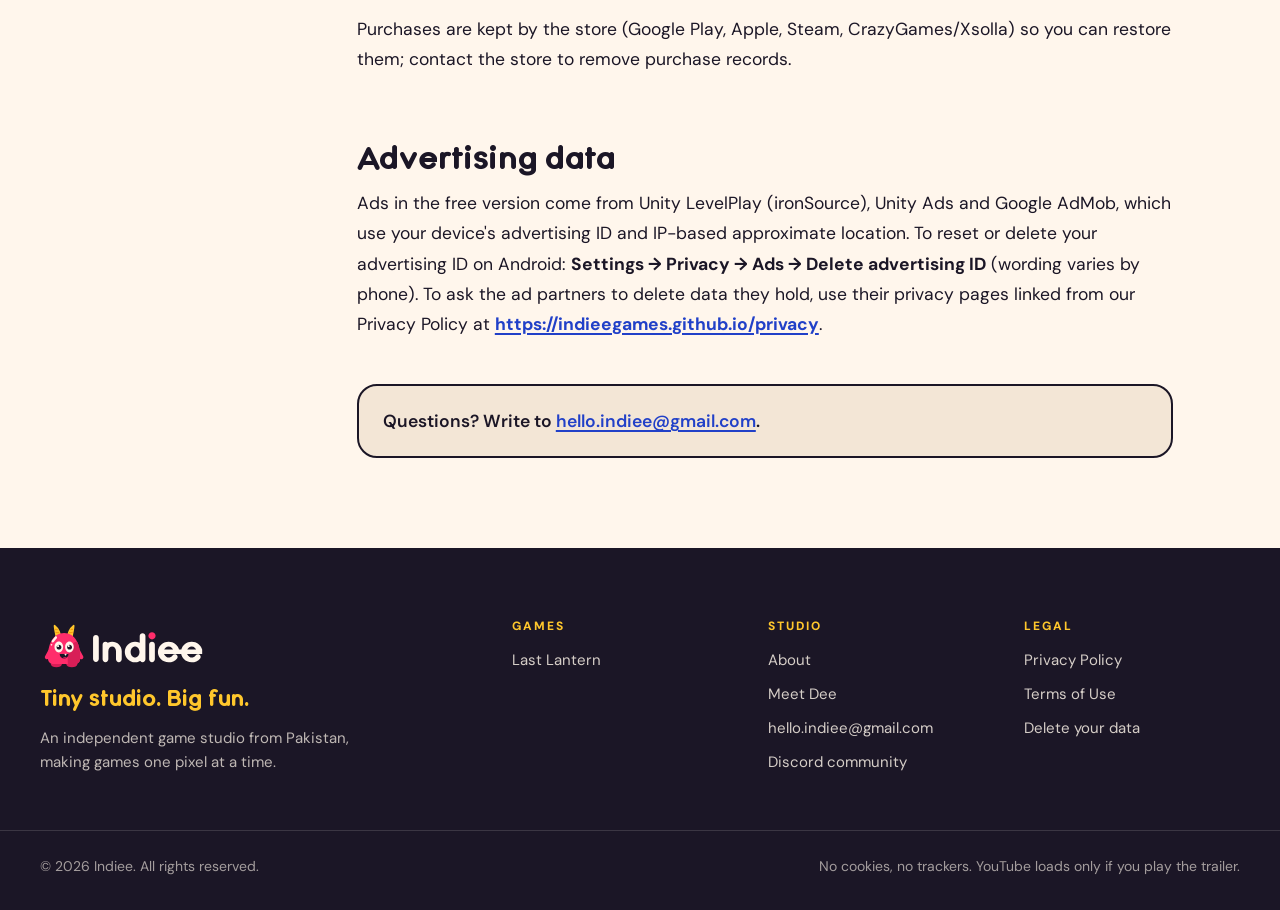
==== commit d14c1825: "Indiee website 2026-11-04" ====
--- a/delete-data/index.html
+++ b/delete-data/index.html
@@ -24,7 +24,7 @@
 <link rel="preconnect" href="https://fonts.gstatic.com" crossorigin>
 <link rel="stylesheet" href="https://fonts.googleapis.com/css2?family=DM+Sans:ital,opsz,wght@0,9..40,400..800;1,9..40,400..600&display=swap">
 <link rel="preload" href="/fonts/IndieeSans-Bold.woff2" as="font" type="font/woff2" crossorigin>
-<link rel="stylesheet" href="/css/site.css?v=eae4f78f">
+<link rel="stylesheet" href="/css/site.css?v=d927cdcd">
 <script>document.documentElement.classList.add("js")</script>
 
 </head>
@@ -38,6 +38,7 @@
     </a>
     <nav class="nav__links" id="nav-links" aria-label="Main">
       <a href="/last-lantern/">Last Lantern</a>
+      <a href="/moonbow/">Moonbow</a>
       <a href="/#studio">Studio</a>
       <a href="/#dee">Meet Dee</a>
       <a href="/#contact">Contact</a>
@@ -119,6 +120,6 @@
   </div>
 </footer>
 
-<script src="/js/site.js?v=eae4f78f" defer></script>
+<script src="/js/site.js?v=d927cdcd" defer></script>
 </body>
 </html>
--- a/css/site.css
+++ b/css/site.css
@@ -141,6 +141,14 @@
 .gamecard__tags b, .path__no b { color: var(--parch); font-weight: 400; }
 .gamecard__pitch { font-size: clamp(17px, 1.4vw, 19px); color: rgb(246 234 212 / .9); }
 .gamecard__actions { display: flex; flex-wrap: wrap; gap: 12px; }
+.gamecard + .gamecard { margin-top: 40px; }
+.gamecard--moonbow { background: #1B1434; color: #FFF4E0; padding-bottom: clamp(28px, 5vw, 64px); }
+.gamecard--moonbow .gamecard__art { object-position: 70% 40%; }
+.gamecard--moonbow .gamecard__dark { background: linear-gradient(90deg, rgb(27 20 52 / .94) 0%, rgb(27 20 52 / .62) 40%, rgb(27 20 52 / 0) 66%); }
+.gamecard--moonbow .gamecard__logo { width: min(100%, 400px); filter: drop-shadow(0 0 30px rgb(255 201 60 / .35)); }
+.gamecard__tags--moon { font: 800 15px/1.3 var(--display); letter-spacing: .04em; color: #FFC93C; }
+.gamecard__soon { display: inline-flex; align-items: center; gap: 8px; padding: 8px 14px; border-radius: 999px; background: rgb(13 9 32 / .6); border: 1.5px solid rgb(201 184 255 / .35); font: 700 13px/1 var(--body); }
+.gamecard__soon span { width: 9px; height: 9px; border-radius: 50%; background: #5FE3C0; box-shadow: 0 0 12px #5FE3C0; }
 .parade { position: absolute; left: 0; right: 0; bottom: 18px; height: 96px; pointer-events: none; container-type: inline-size; }
 .parade .sprite { position: absolute; bottom: 0; left: 0; --s: 3; animation: frames .6s steps(6) infinite, walk 14s linear infinite; animation-delay: 0s, var(--d); filter: drop-shadow(0 0 10px rgb(255 190 90 / .35)); }
 
@@ -438,6 +446,8 @@
   .gamecard { align-items: end; padding-top: 220px; }
   .gamecard__dark { background: radial-gradient(circle at var(--lx) var(--ly), rgb(10 8 18 / 0) 0, rgb(10 8 18 / .2) 110px, rgb(10 8 18 / .7) 300px), linear-gradient(180deg, rgb(10 8 18 / 0) 0%, rgb(10 8 18 / .7) 34%, rgb(10 8 18 / .94) 62%); }
   .gamecard__art { object-position: 50% 64%; height: 56%; }
+  .gamecard--moonbow .gamecard__dark { background: linear-gradient(180deg, rgb(27 20 52 / 0) 0%, rgb(27 20 52 / .72) 36%, rgb(27 20 52 / .96) 62%); }
+  .gamecard--moonbow .gamecard__art { object-position: 64% 30%; }
 }
 @media (max-width: 620px) {
   body { font-size: 16px; }
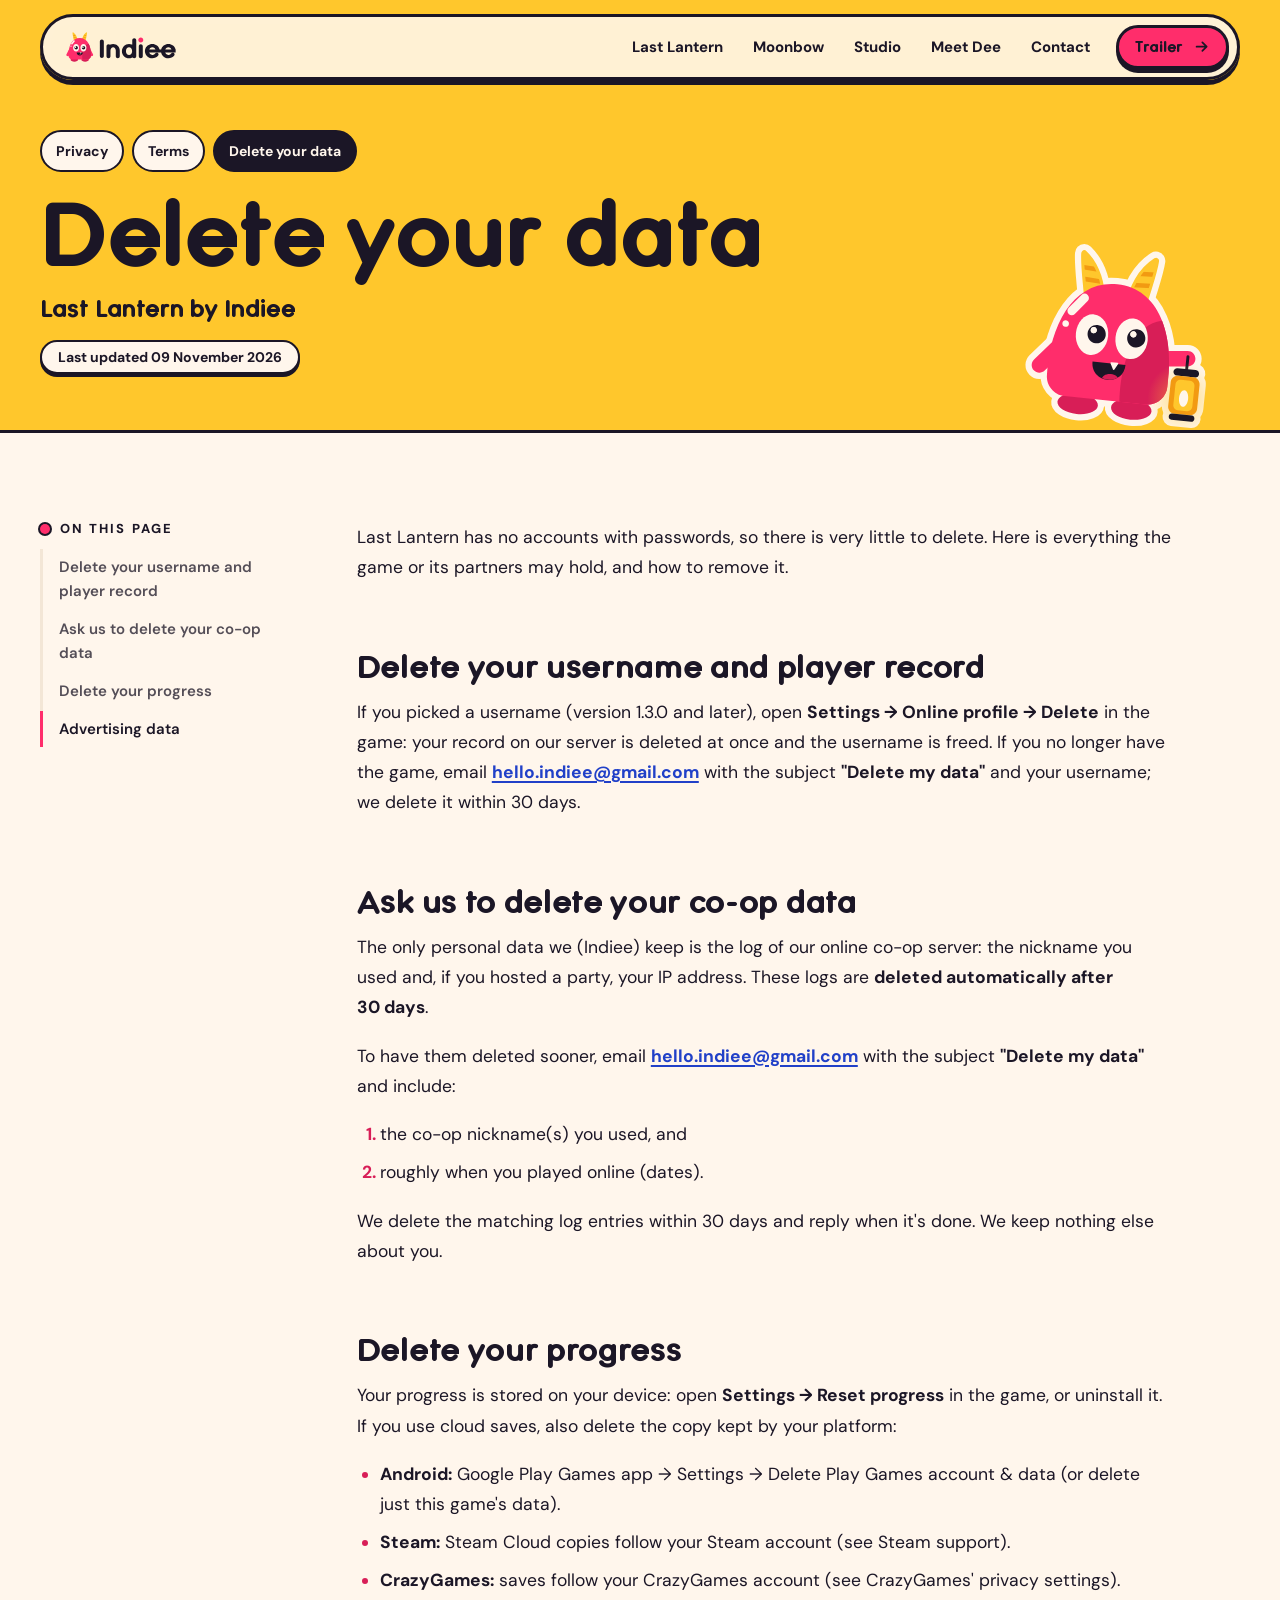
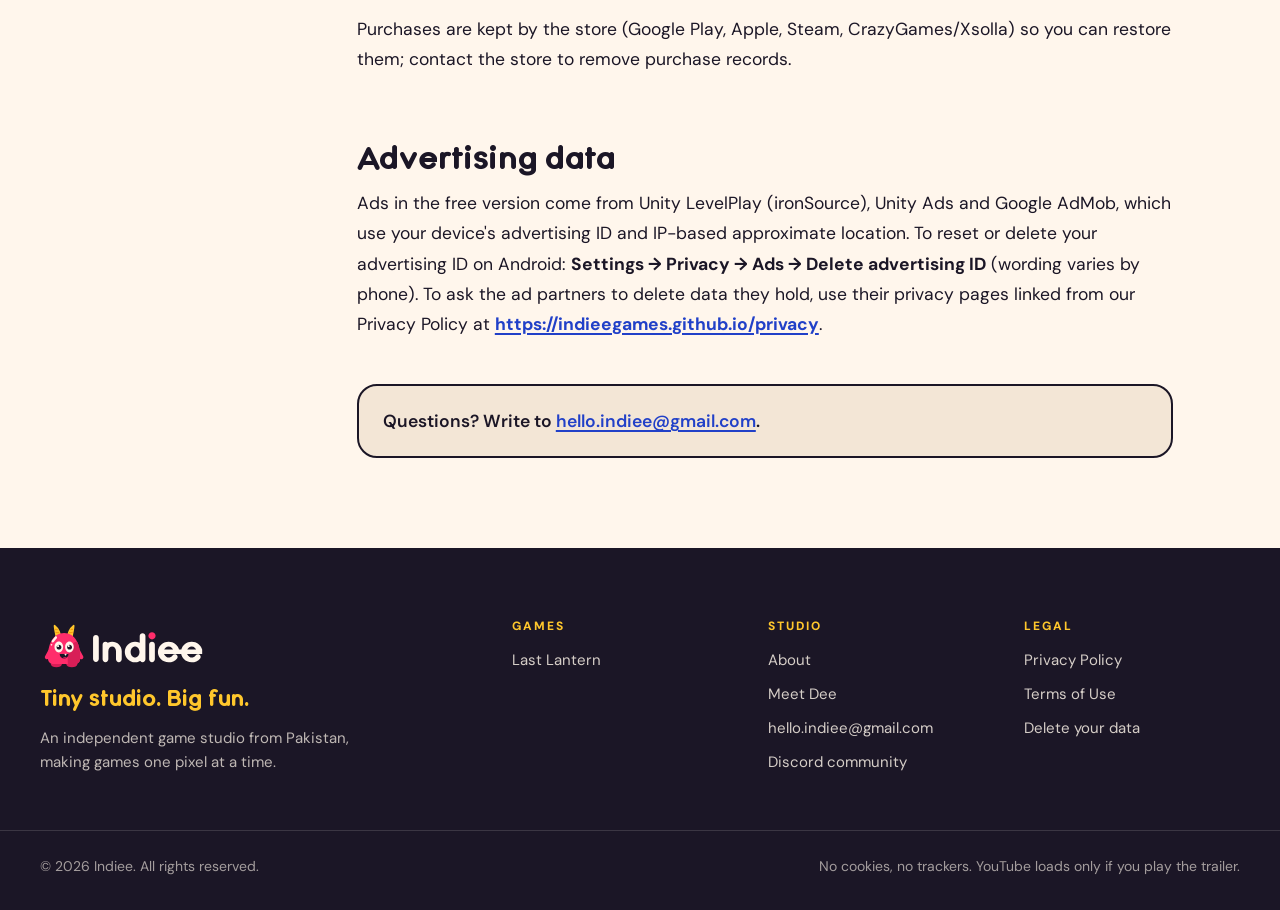
==== commit 1af89cfc: "Indiee website 2026-11-09" ====
--- a/delete-data/index.html
+++ b/delete-data/index.html
@@ -24,7 +24,7 @@
 <link rel="preconnect" href="https://fonts.gstatic.com" crossorigin>
 <link rel="stylesheet" href="https://fonts.googleapis.com/css2?family=DM+Sans:ital,opsz,wght@0,9..40,400..800;1,9..40,400..600&display=swap">
 <link rel="preload" href="/fonts/IndieeSans-Bold.woff2" as="font" type="font/woff2" crossorigin>
-<link rel="stylesheet" href="/css/site.css?v=d927cdcd">
+<link rel="stylesheet" href="/css/site.css?v=bd24847d">
 <script>document.documentElement.classList.add("js")</script>
 
 </head>
@@ -57,7 +57,7 @@
       <nav class="legal-tabs" aria-label="Legal pages"><a href="/privacy/">Privacy</a><a href="/terms/">Terms</a><a href="/delete-data/" aria-current=page>Delete your data</a></nav>
       <h1>Delete your data</h1>
       <p class="legal-hero__sub">Last Lantern by Indiee</p>
-      <p class="chip chip--cream">Last updated 16 October 2026</p>
+      <p class="chip chip--cream">Last updated 09 November 2026</p>
     </div>
     <img class="legal-hero__dee" src="/brand/dee/lantern.svg" alt="" width="1024" height="944">
   </div>
@@ -120,6 +120,6 @@
   </div>
 </footer>
 
-<script src="/js/site.js?v=d927cdcd" defer></script>
+<script src="/js/site.js?v=bd24847d" defer></script>
 </body>
 </html>
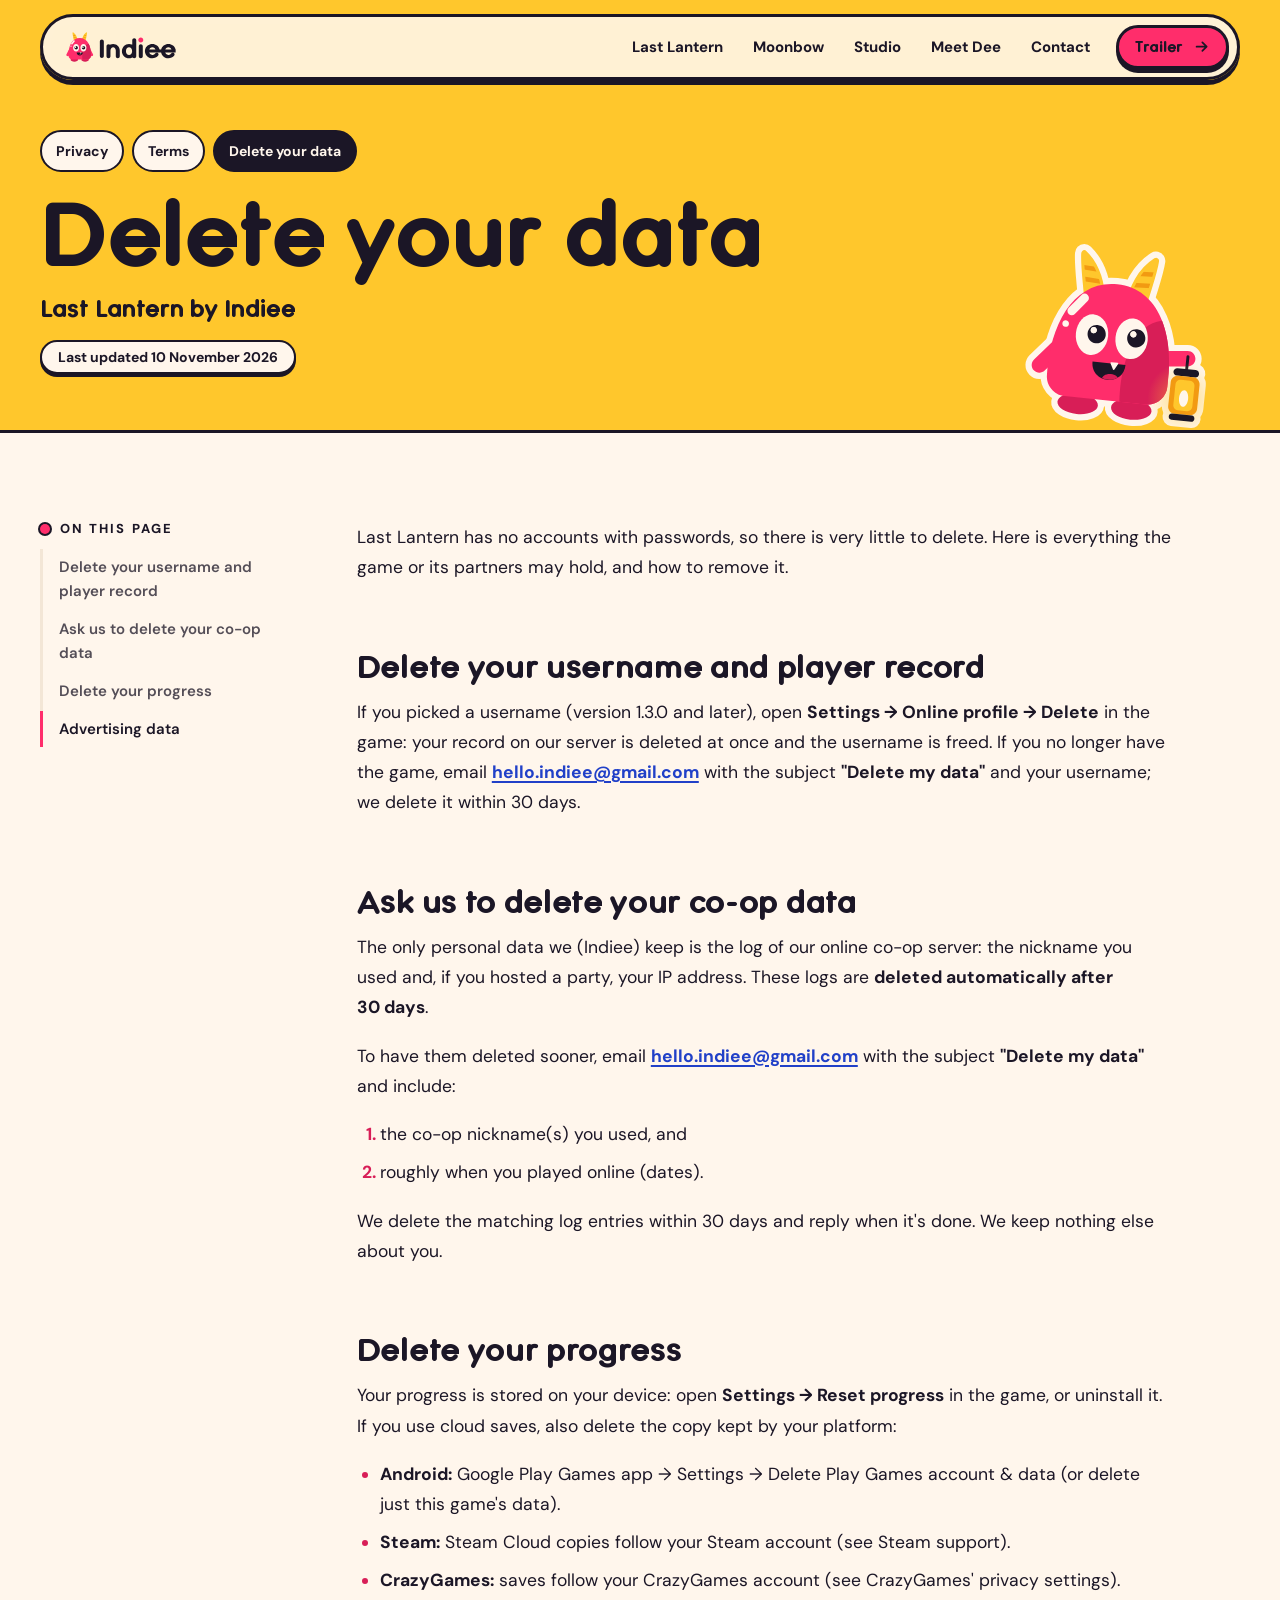
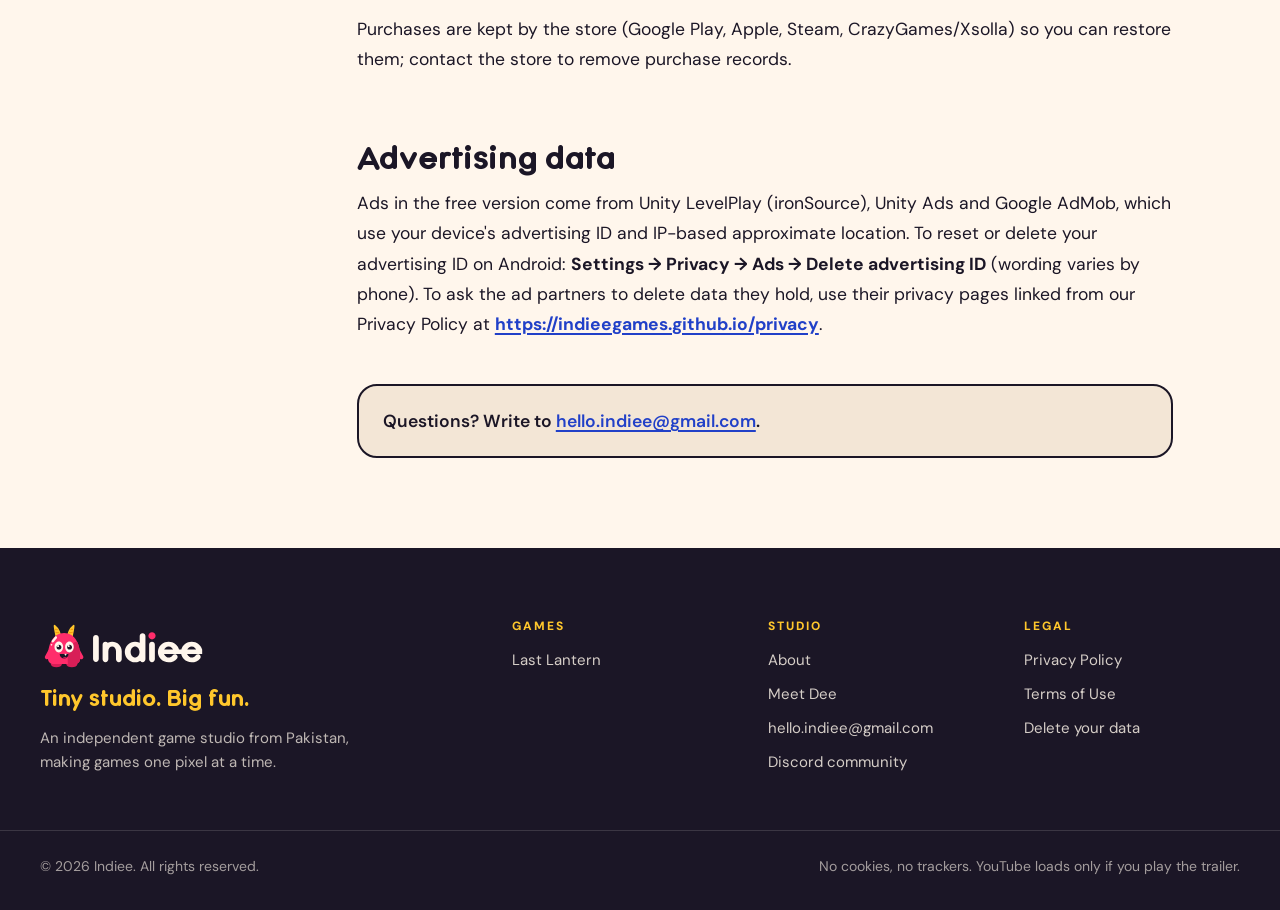
==== commit 4f7da588: "Indiee website 2026-11-10" ====
--- a/delete-data/index.html
+++ b/delete-data/index.html
@@ -57,7 +57,7 @@
       <nav class="legal-tabs" aria-label="Legal pages"><a href="/privacy/">Privacy</a><a href="/terms/">Terms</a><a href="/delete-data/" aria-current=page>Delete your data</a></nav>
       <h1>Delete your data</h1>
       <p class="legal-hero__sub">Last Lantern by Indiee</p>
-      <p class="chip chip--cream">Last updated 09 November 2026</p>
+      <p class="chip chip--cream">Last updated 10 November 2026</p>
     </div>
     <img class="legal-hero__dee" src="/brand/dee/lantern.svg" alt="" width="1024" height="944">
   </div>
